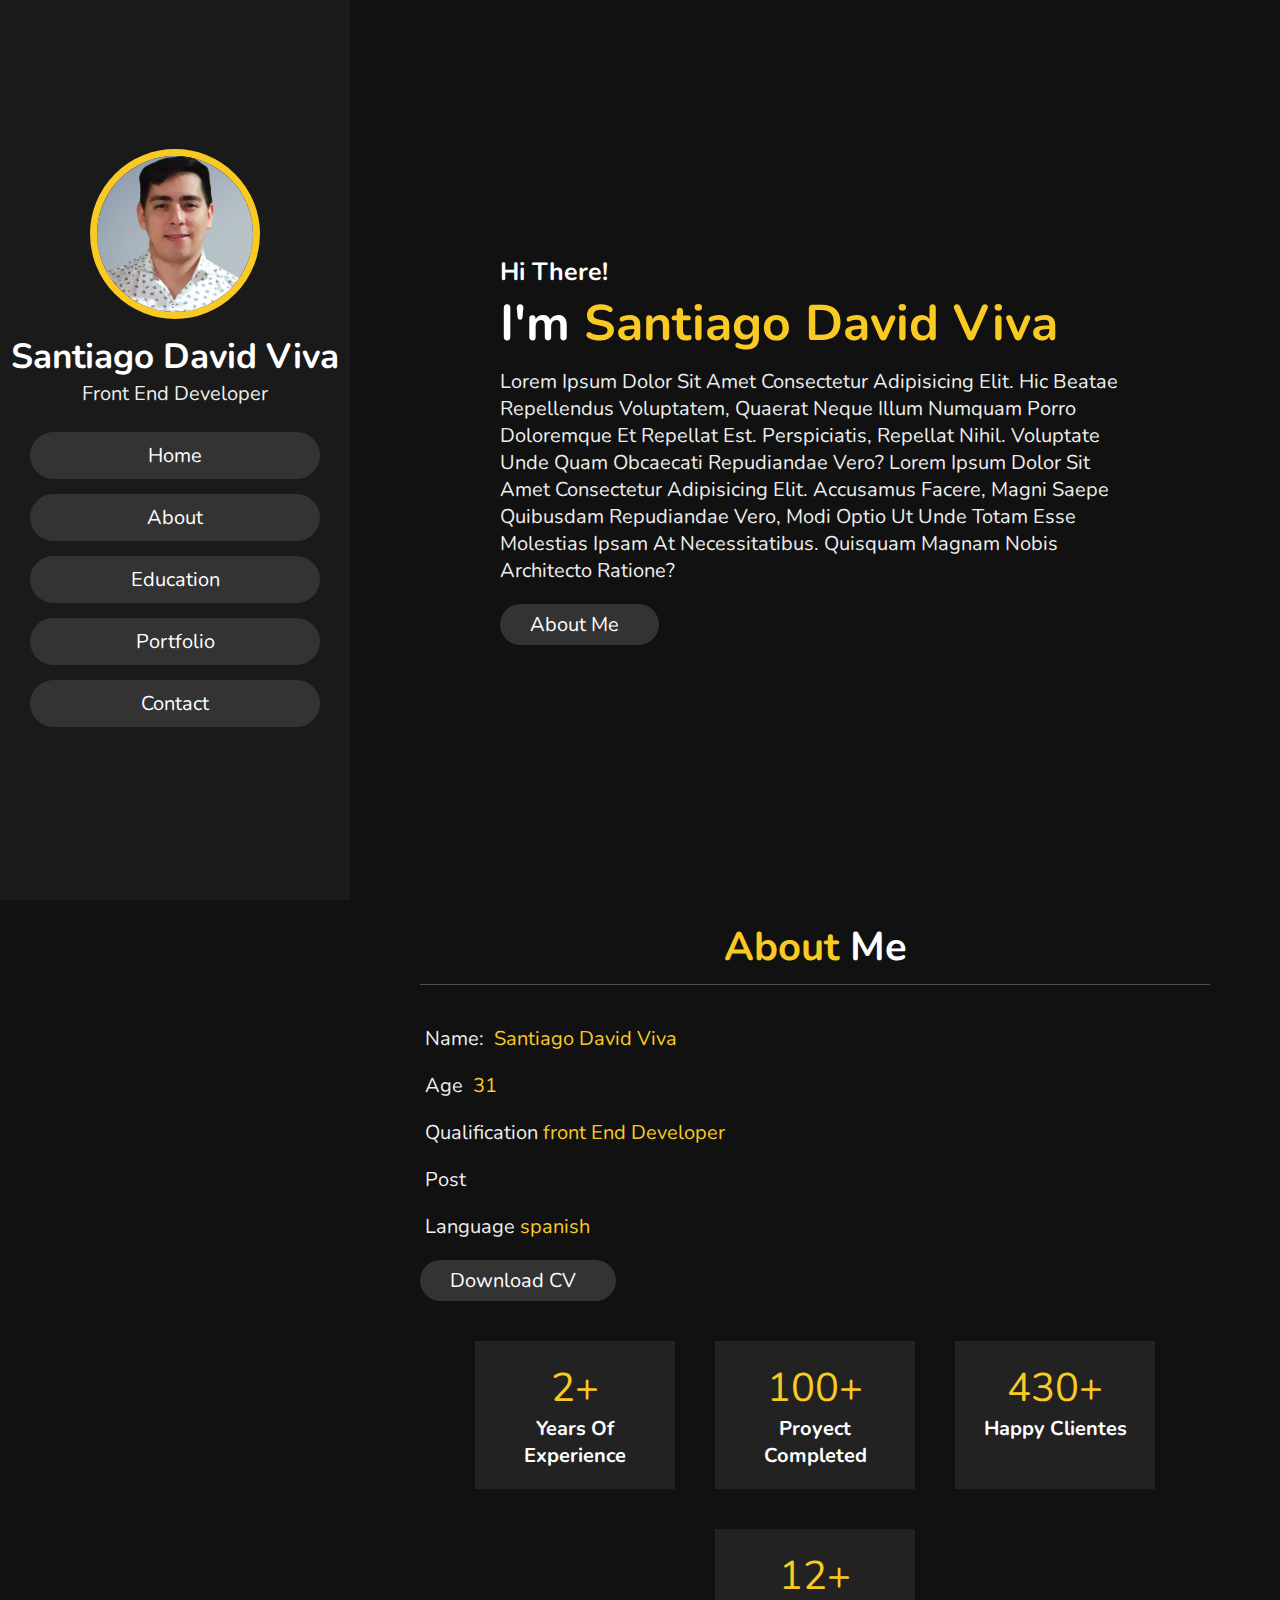
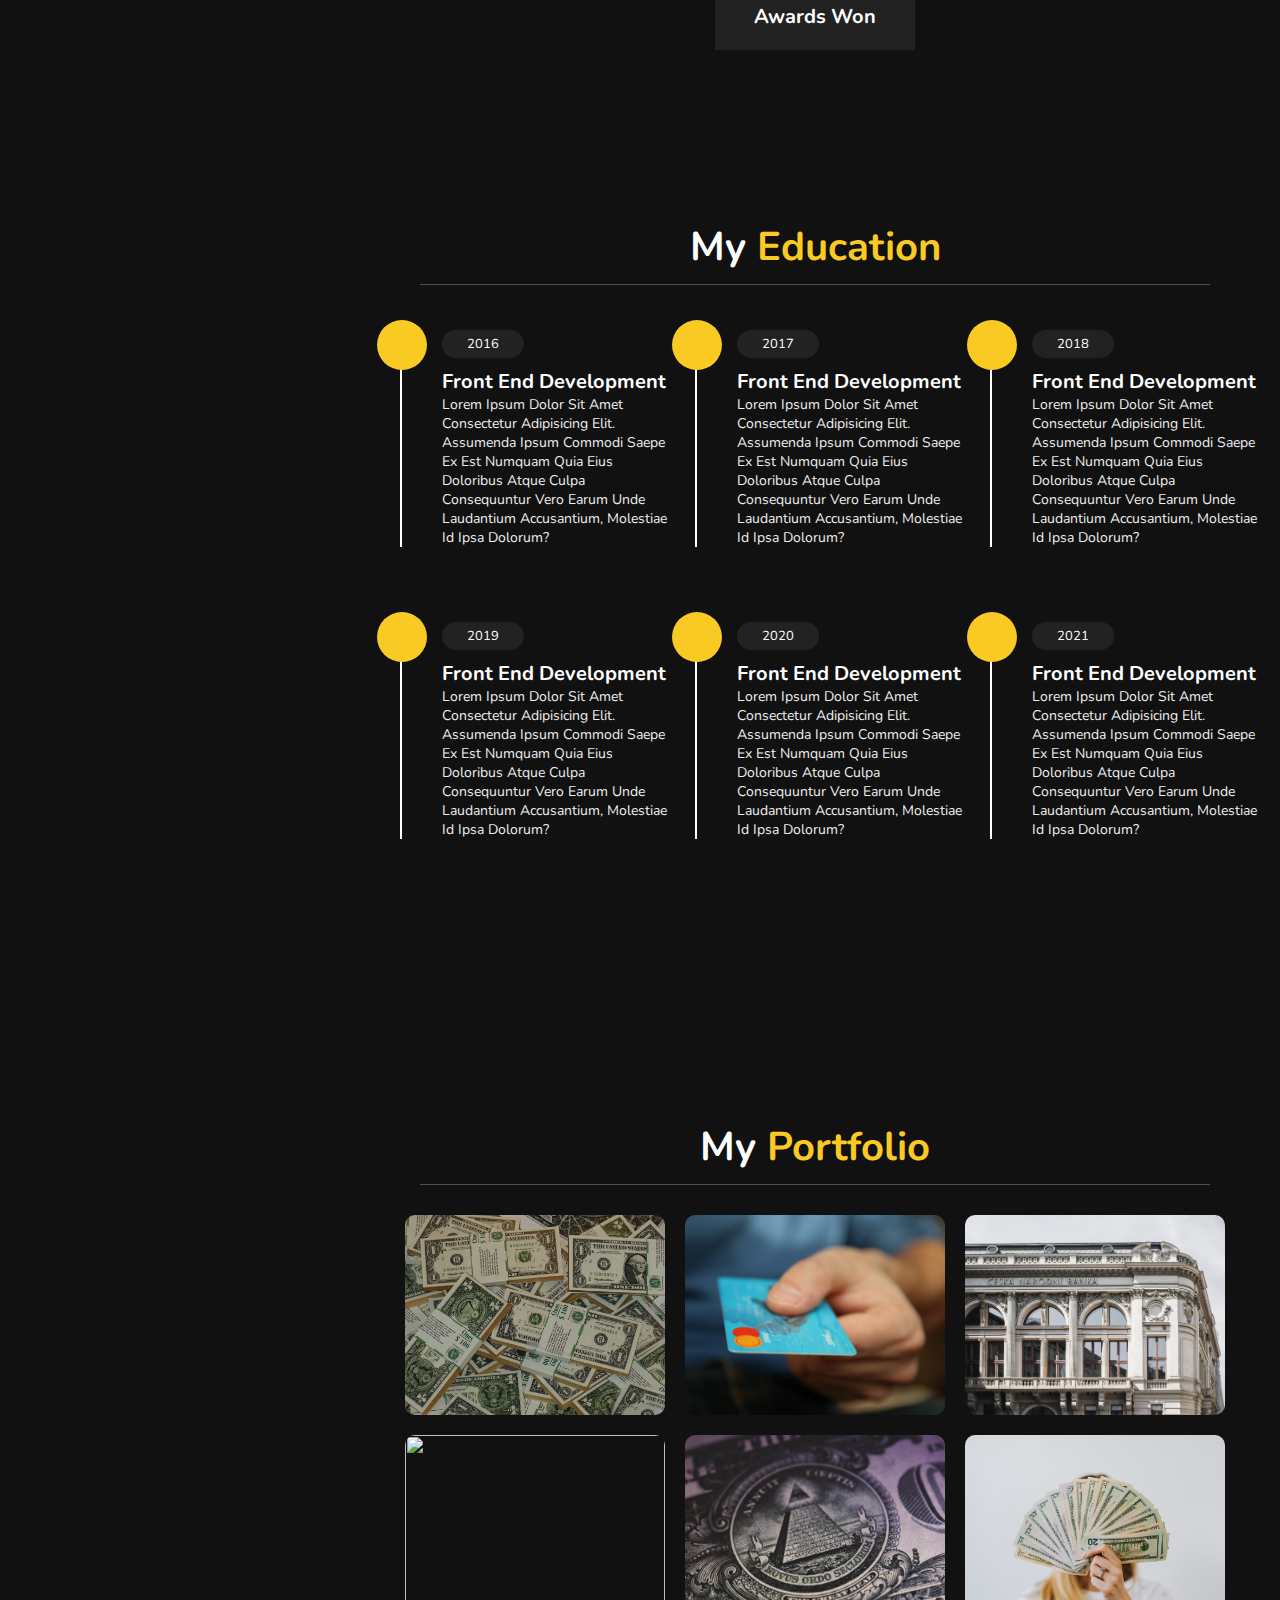
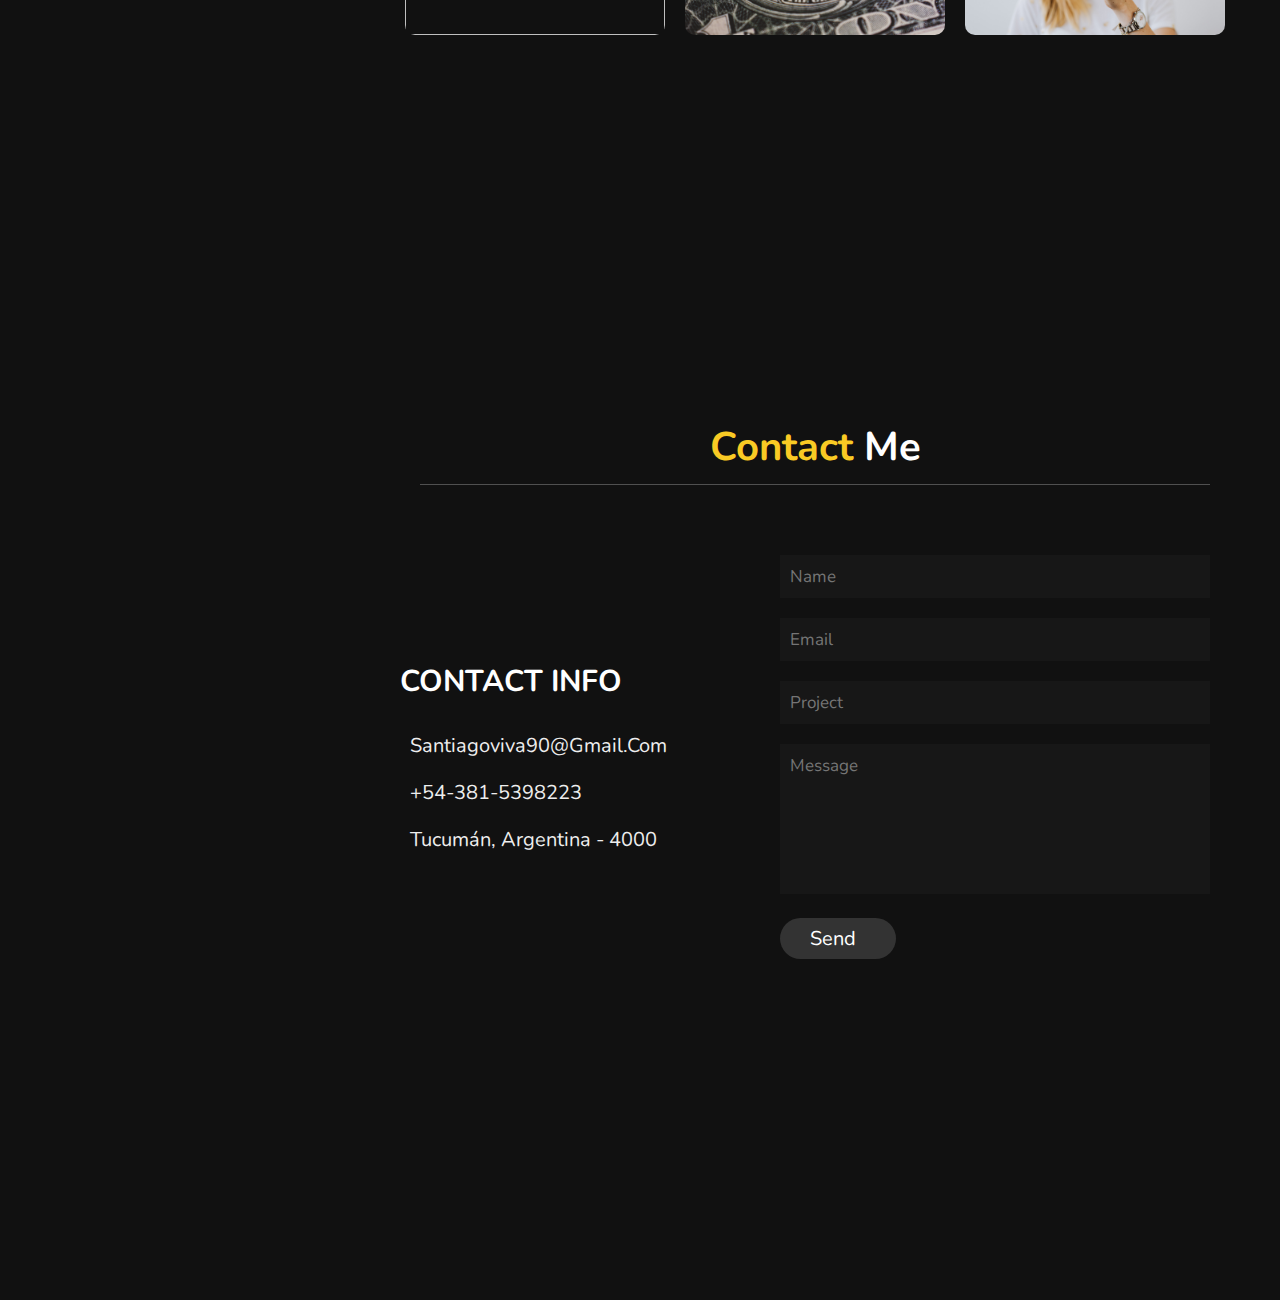
==== index.html @ d510200d "portfolio in progress" ====
<!DOCTYPE html>
<html lang="es">
<head>
    <meta charset="UTF-8">
    <meta http-equiv="X-UA-Compatible" content="IE=edge">
    <meta name="viewport" content="width=device-width, initial-scale=1.0">
    <title>Portfolio personal</title>
    <link rel="stylesheet" href="style.css">
    <link rel="stylesheet" href="https://cdnjs.cloudflare.com/ajax/libs/font-awesome/6.0.0-beta2/css/all.min.css" integrity="sha512-YWzhKL2whUzgiheMoBFwW8CKV4qpHQAEuvilg9FAn5VJUDwKZZxkJNuGM4XkWuk94WCrrwslk8yWNGmY1EduTA==" crossorigin="anonymous" referrerpolicy="no-referrer" />
</head>
<body>
    
    <header>
        <div class="user">
            <img src="img/pic.jpg" alt="">
            <h3 class="name">Santiago David Viva</h3>
            <p class="post">Front end developer</p>
        </div>

        <nav class="navbar">
            <ul>
                <li><a href="#">Home</a></li>
                <li><a href="#about">About</a></li>
                <li><a href="#">Education</a></li>
                <li><a href="#">Portfolio</a></li>
                <li><a href="#">Contact</a></li>
            </ul>
        </nav>
    </header>

   <div id="menu" class="fas fa-bars">

   </div>

   <section class="home" id="home">

    <h3>Hi there!</h3>
    <h1>I'm <span>Santiago David Viva</span></h1>
    <p>Lorem ipsum dolor sit amet consectetur adipisicing elit. Hic beatae repellendus voluptatem, quaerat neque illum numquam porro doloremque et repellat est. Perspiciatis, repellat nihil. Voluptate unde quam obcaecati repudiandae vero?
        Lorem ipsum dolor sit amet consectetur adipisicing elit. Accusamus facere, magni saepe quibusdam repudiandae vero, modi optio ut unde totam esse molestias ipsam at necessitatibus. Quisquam magnam nobis architecto ratione?
    </p>
    <a href="#about"><button class="btn">about me <i class="fas fa-user"></i></button></a>
   </section>

   <section class="about" id="about">

    <h1 class="heading"><span> about </span>me</h1>

    <div class="row">

        <div class="info">
            <h3><span>name: </span> Santiago David Viva</h3>
            <h3><span>age</span> 31</h3>
            <h3><span>qualification</span>front end developer</h3>
            <h3><span>post</span></h3>
            <h3><span>language</span>spanish</h3>
            <a href="#"><button class="btn">download CV <i class="fas fa-download"></i></button></a>
        </div>

        <div class="counter">

            <div class="box">
                <span>2+</span>
                <h3>years of experience</h3>
            </div>
            
            <div class="box">
                <span>100+</span>
                <h3>proyect completed</h3>
            </div>

            <div class="box">
                <span>430+</span>
                <h3>happy clientes</h3>
            </div>

            <div class="box">
                <span>12+</span>
                <h3>awards won</h3>
            </div>
        </div>
    </div>

   </section>

   <section class="education" id="education">

    <h1 class="heading"> my <span>education</span></h1>

    <div class="box-container">
        <div class="box">
            <i class="fas fa-graduation-cap"></i>
            <span>2016</span>
            <h3>front end development</h3>
            <p>Lorem ipsum dolor sit amet consectetur adipisicing elit. Assumenda ipsum commodi saepe ex est numquam quia eius doloribus atque culpa consequuntur vero earum unde laudantium accusantium, molestiae id ipsa dolorum?</p>
        </div>

        <div class="box">
            <i class="fas fa-graduation-cap"></i>
            <span>2017</span>
            <h3>front end development</h3>
            <p>Lorem ipsum dolor sit amet consectetur adipisicing elit. Assumenda ipsum commodi saepe ex est numquam quia eius doloribus atque culpa consequuntur vero earum unde laudantium accusantium, molestiae id ipsa dolorum?</p>
        </div>

        <div class="box">
            <i class="fas fa-graduation-cap"></i>
            <span>2018</span>
            <h3>front end development</h3>
            <p>Lorem ipsum dolor sit amet consectetur adipisicing elit. Assumenda ipsum commodi saepe ex est numquam quia eius doloribus atque culpa consequuntur vero earum unde laudantium accusantium, molestiae id ipsa dolorum?</p>
        </div>

        <div class="box">
            <i class="fas fa-graduation-cap"></i>
            <span>2019</span>
            <h3>front end development</h3>
            <p>Lorem ipsum dolor sit amet consectetur adipisicing elit. Assumenda ipsum commodi saepe ex est numquam quia eius doloribus atque culpa consequuntur vero earum unde laudantium accusantium, molestiae id ipsa dolorum?</p>
        </div>

        <div class="box">
            <i class="fas fa-graduation-cap"></i>
            <span>2020</span>
            <h3>front end development</h3>
            <p>Lorem ipsum dolor sit amet consectetur adipisicing elit. Assumenda ipsum commodi saepe ex est numquam quia eius doloribus atque culpa consequuntur vero earum unde laudantium accusantium, molestiae id ipsa dolorum?</p>
        </div>

        <div class="box">
            <i class="fas fa-graduation-cap"></i>
            <span>2021</span>
            <h3>front end development</h3>
            <p>Lorem ipsum dolor sit amet consectetur adipisicing elit. Assumenda ipsum commodi saepe ex est numquam quia eius doloribus atque culpa consequuntur vero earum unde laudantium accusantium, molestiae id ipsa dolorum?</p>
        </div>

    </div>

   </section>

   <section class="portfolio" id="portfolio">

    <h1 class="heading"> my <span>portfolio</span></h1>

    <div class="box-container">

        <div class="box">
            <img src="img/img1.jpg" alt="">
        </div>

        <div class="box">
            <img src="img/img2.jpg" alt="">
        </div>

        <div class="box">
            <img src="img/img3.jpg" alt="">
        </div>

        <div class="box">
            <img src="img/img4.jpg" alt="">
        </div>

        <div class="box">
            <img src="img/img5.jpg" alt="">
        </div>

        <div class="box">
            <img src="img/img6.jpg" alt="">
        </div>

    </div>

   </section>

   <section class="contact" id="contact">

    <h1 class="heading"><span>contact</span> me </h1>

        <div class="row">

            <div class="content">

                <h3 class="title">contact info</h3>

                <div class="info">
                    <h3> <i class="fas fa-envelope"></i>santiagoviva90@gmail.com</h3>
                    <h3> <i class="fas fa-phone"></i>+54-381-5398223</h3>
                    <h3> <i class="fas fa-map-marker-alt"></i>tucumán, argentina - 4000</h3>
                </div>
            </div>

            <form action="">

                <input type="text" placeholder="name" class="box">
                <input type="email" placeholder="email" class="box">
                <input type="text" placeholder="project" class="box">
                <textarea name="" id="" cols="30" rows="10" class="box message" placeholder="message"></textarea>
                <button type="submit" class="btn">send <i class="fas fa-paper-plane"></i></button>
            </form>
        </div>

   </section>


    <script src="https://cdnjs.cloudflare.com/ajax/libs/jquery/3.6.0/jquery.min.js" integrity="sha512-894YE6QWD5I59HgZOGReFYm4dnWc1Qt5NtvYSaNcOP+u1T9qYdvdihz0PPSiiqn/+/3e7Jo4EaG7TubfWGUrMQ==" crossorigin="anonymous" referrerpolicy="no-referrer"></script>

    <script src="script.js"></script>
</body>
</html>
---- style.css ----
@import url('https://fonts.googleapis.com/css2?family=Nunito:wght@400;600&display=swap');

:root{
    --yellow:#f9ca24;
}

*{
    margin: 0;
    padding: 0;
    box-sizing: border-box;
    font-family: 'Nunito', sans-serif;
    text-decoration: none;
    outline: none;
    border: none;
    text-transform: capitalize;
    transition: all .2s linear;
}

*::selection{
    background: var(--yellow);
    color: #333;
}

html{
    font-size: 62.5%;
    overflow-x: hidden;
}

html::-webkit-scrollbar-thumb{
    background: var(--yellow);
}

body{
    background: #111;
    overflow: hidden;
    padding-left:35rem;
}

section{
    min-height: 100vh;
    padding: 1rem;
}

.btn{
    padding: .7rem 3rem;
    background: #333;
    color: #fff;
    cursor: pointer;
    margin-top: 1rem;
    font-size: 2rem;
    border-radius: 5rem;
}

.btn i{
    padding: 0 .5rem;
    font-size: 1.8rem;
}

.btn:hover{
    background: var(--yellow);
}

.heading{
    text-align: center;
    margin: 0 6rem;
    font-size: 4rem;
    padding: 1rem;
    border-bottom: .1rem solid #fff4;
    color: #fff;
}

.heading span{
    color: var(--yellow);
}

header{
    position: fixed;
    top: 0; left: 0;
    z-index: 1000;
    height: 100%;
    width: 35rem;
    background: #1a1a1a;
    display: flex;
    align-items: center;
    justify-content: center;
    flex-flow: column;
    text-align: center;
}

header .user img{
    height: 17rem;
    width: 17rem;
    border-radius: 50%;
    object-fit: cover;
    margin-bottom: 1rem;
    border: .7rem solid var(--yellow);
}

header .user .name{
    font-size: 3.5rem;
    color: #fff;
}

header .user .post{
    font-size: 2rem;
    color: #eee;
}

header .navbar{
    width: 100%;
}


header .navbar ul{
    list-style: none;
    padding: 1rem 3rem;  
}

header .navbar ul li a{
    display: block;
    padding: 1rem;
    margin: 1.5rem 0;
    background: #333;
    color: #fff;
    font-size: 2rem;
    border-radius: 5rem;
}

header .navbar ul li a:hover{
    background: var(--yellow);
}

#menu{
    position: fixed;
    top: 2rem; right: 2rem;
    background: #333;
    color: #fff;
    cursor: pointer;
    font-size: 2.5rem;
    padding: 1rem, 1.5rem;
    z-index: 1000;
    display: none;
}

.home{
    display: flex;
    justify-content: center;
    flex-flow: column;
    padding: 0 15rem;
}

.home h3{
    font-size: 2.5rem;
    color: #fff;
}

.home h1{
    font-size: 5rem;
    color: #fff;
}

.home p{
    font-size:2rem;
    color: #eee;
    padding: 1rem 0;
}

.home span{
    color: var(--yellow);
}

.about .row{
    display: flex;
    align-items: center;
    justify-content: center;
    flex-wrap: wrap;
    padding: 1rem 0;
}

.about .row .info{
    flex: 1 1 48rem;
    padding: 2rem 1rem;
    padding-left: 6rem;
}

.about .row .info h3{
    font-size: 2rem;
    color: var(--yellow);
    padding: 1rem 0;
    font-weight: normal;
}

.about .row .info h3 span{
    color: #eee;
    padding: 0 .5rem;
}

.about .row .counter{
    flex: 1 1 48rem;
    display: flex;
    justify-content: center;
    flex-wrap: wrap;
}

.about .row .counter .box{
    width: 20rem;
    background: #222;
    text-align: center;
    padding: 2rem;
    margin: 2rem;
}

.about .row .counter .box span{
    font-size: 4rem;
    color: var(--yellow);
}

.about .row .counter .box h3{
    font-size: 2rem;
    color: #fff;
}

.education .box-container{
    display: flex;
    align-items: center;
    justify-content: space-between;
    flex-wrap: wrap;
    padding: 1rem 0;
    padding-left: 3rem;
}

.education .box-container .box{
    width: 27rem;
    margin: 4rem 1rem;
    padding-left: 4rem;
    border-left: .2rem solid #fff;
    position: relative;
}

.education .box-container .box span{
    font-size: 1.3rem;
    background: #222;
    color: #fff;
    border-radius: 5rem;
    padding: .5rem 2.5rem;
}

.education .box-container .box h3{
    font-size: 2rem;
    color: #fff;
    padding-top: 1.5rem;
}

.education .box-container .box p{
    font-size: 1.4rem;
    color: #eee;
    padding-top: 1rem 0;
}

.education .box-container .box i{
    position: absolute;
    top: -1.5rem;   left: -2.5rem;
    height: 5rem;   width: 5rem;
    border-radius: 50%;
    line-height: 5rem;
    text-align: center;
    font-size: 2rem;
    color: #fff;
    background: var(--yellow);
}

.portfolio .box-container{
    display: flex;
    align-items: center;
    justify-content: center;
    flex-wrap: wrap;
    padding: 2rem 0;
}

.portfolio .box-container .box{
    height: 20rem;  width: 26rem;
    border-radius: 1rem;
    margin: 1rem;
    overflow: hidden;
    cursor: pointer;
}

.portfolio .box-container .box img{
    height: 100%; width: 100%;
    object-fit: cover;
}

.portfolio .box-container .box:hover img{
    transform: scale(1.2);
}

.contact .row{
    display: flex;
    align-items: center;
    justify-content: center;
    flex-wrap: wrap;
}

.contact .row .content{
    flex: 1 1 30rem;
    padding: 4rem;
    padding-bottom: 0;
}

.contact .row form{
    flex: 1 1 45rem;
    padding: 4rem;
    margin: 2rem;
    margin-bottom: 0;
}

.contact .row form .box{
    padding: 1rem;
    margin: 1rem 0;
    background-color: #3333;
    color: #fff;
    text-transform: none;
    font-size: 1.7rem;
    width: 100%;
}

.contact .row form .box::placeholder{
    text-transform: capitalize;
}

.contact .row form .message{
    height: 15rem;
    resize: none;
}

.contact .row .content .title{
    text-transform: uppercase;
    color: #fff;
    font-size: 3rem;
    padding-bottom: 2rem;
}

.contact .row .content .info h3{
    display: flex;
    align-items: center;
    font-size: 2rem;
    color: #eee;
    padding: 1rem 0;
    font-weight: normal;
}

.contact .row .content .info h3 i{
    padding-right: 1rem;
    color: var(--yellow);
}




@media (max-width:1200px){
    html{
        font-size: 55%;
    }

    .home{
        padding: 1rem 4rem;
    }
}

@media (max-width:991px){
    header{
        left:-120%;
    }
    #menu{
        display: block;
    }
    header.toggle{
        left:0%;
    }

    body{
        padding: 0;
    }
}

@media (max-width:768px){
    html{
        font-size: 50%;
    }
}

@media (max-width:400px){
    header{
        width: 100vw;
    }  

    .heading{
        margin: 0 3rem;
    }

    .about .row .counter .box{
        width: 100%;
    }

    .portfolio .box-container .box{
        width: 100%;
    }

    .contact .row form{
        margin: 3rem 0;
    }
}
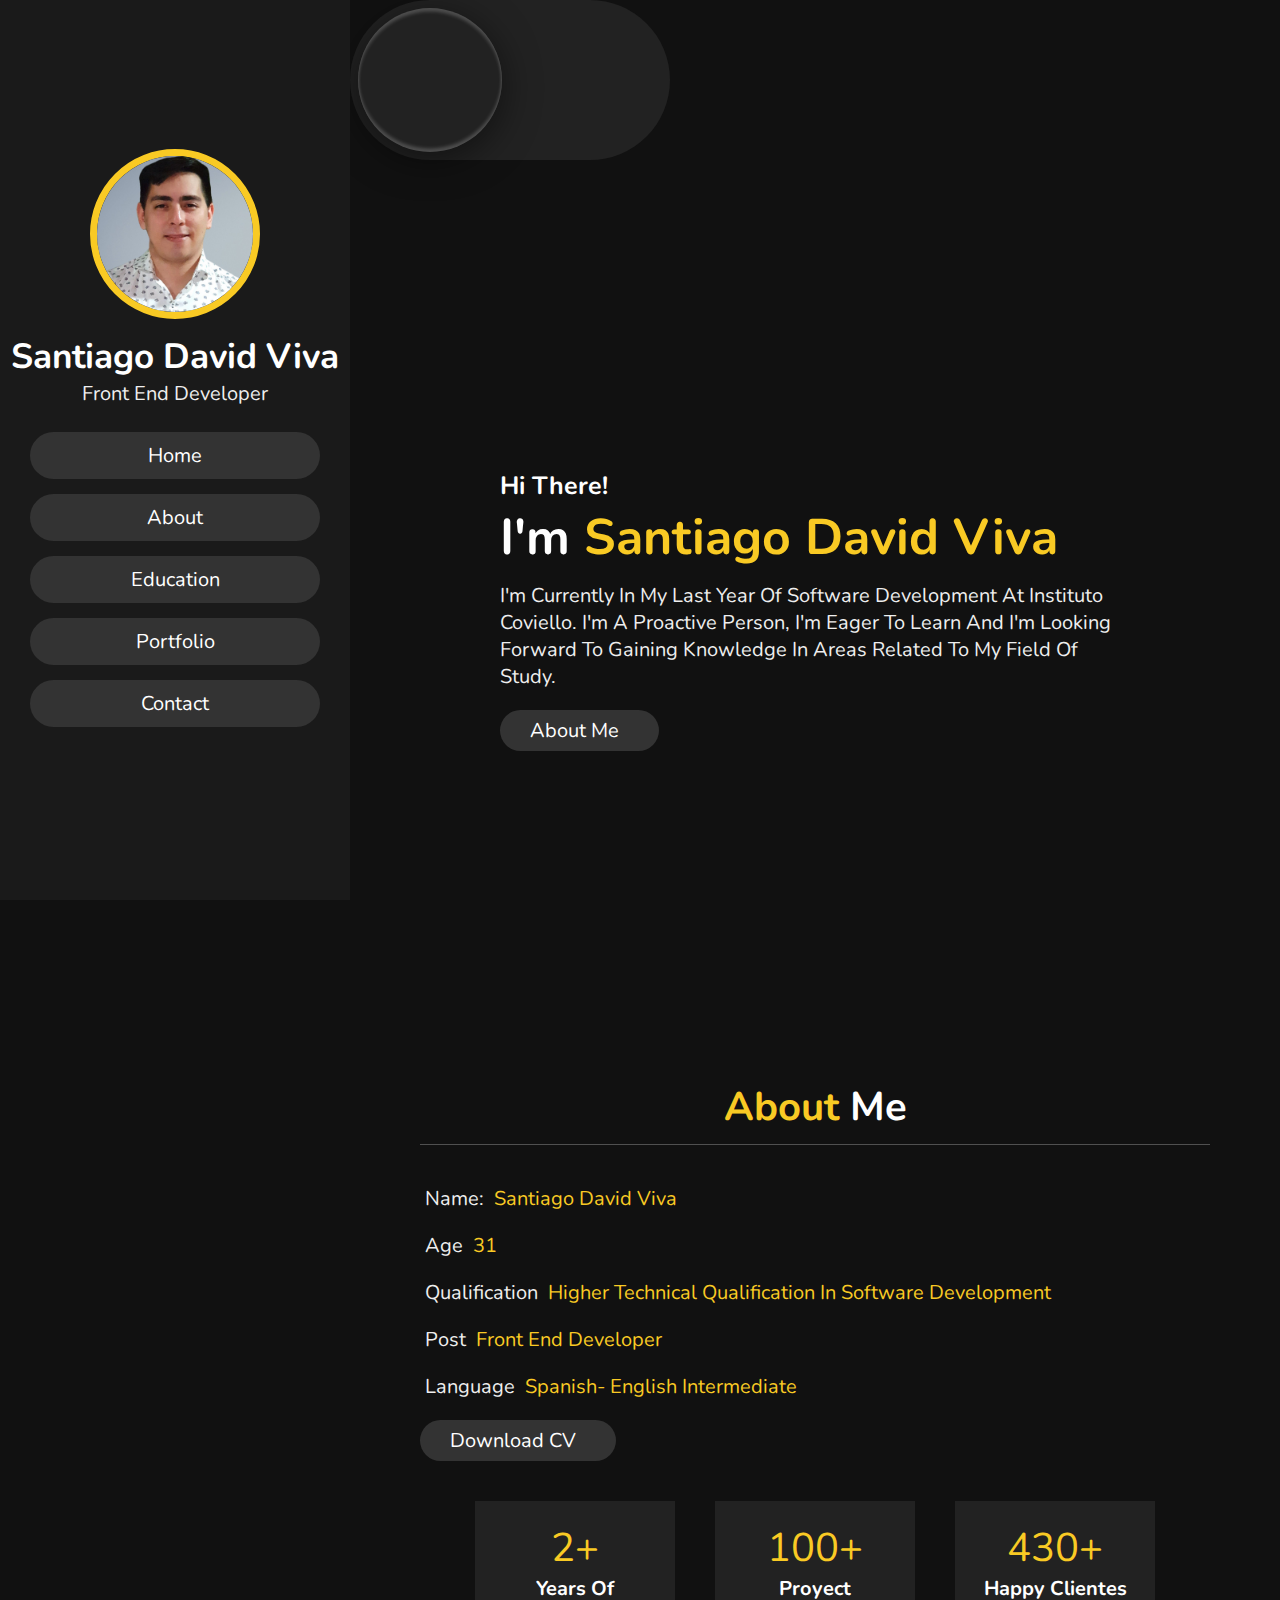
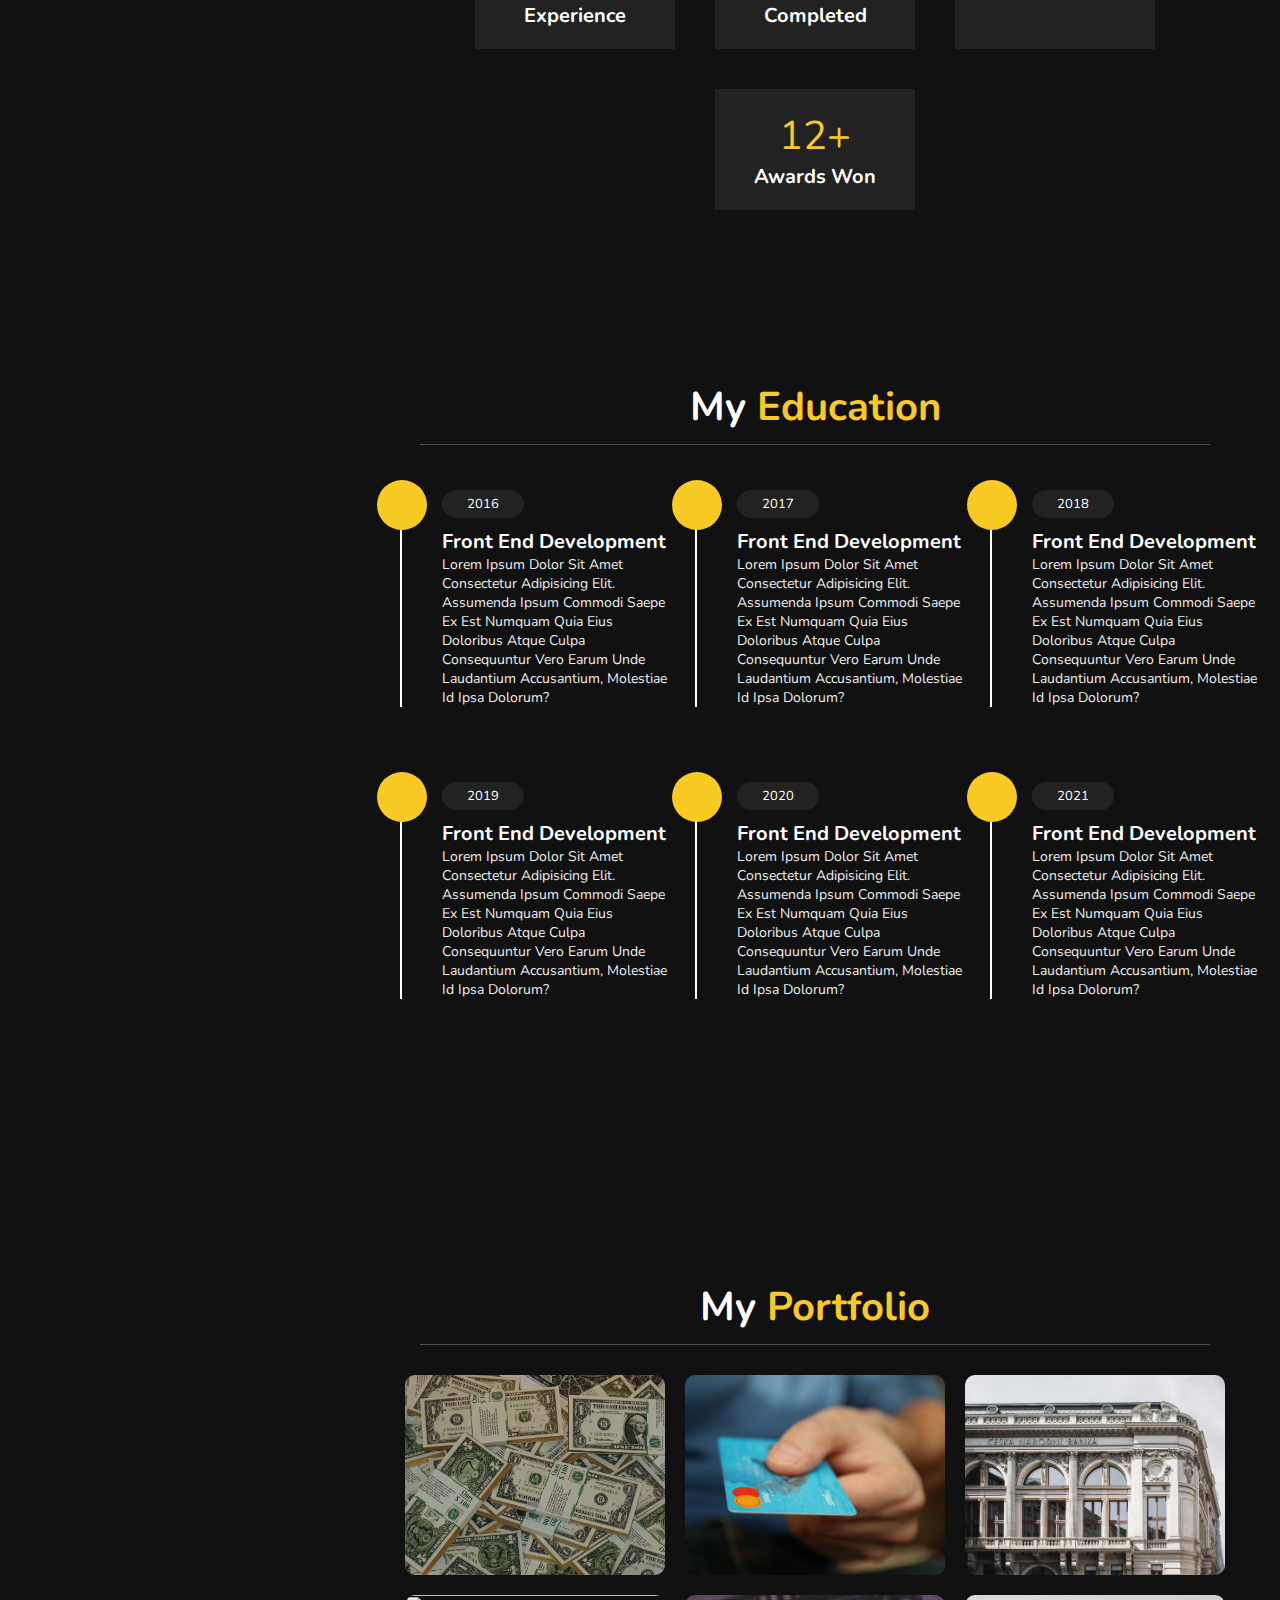
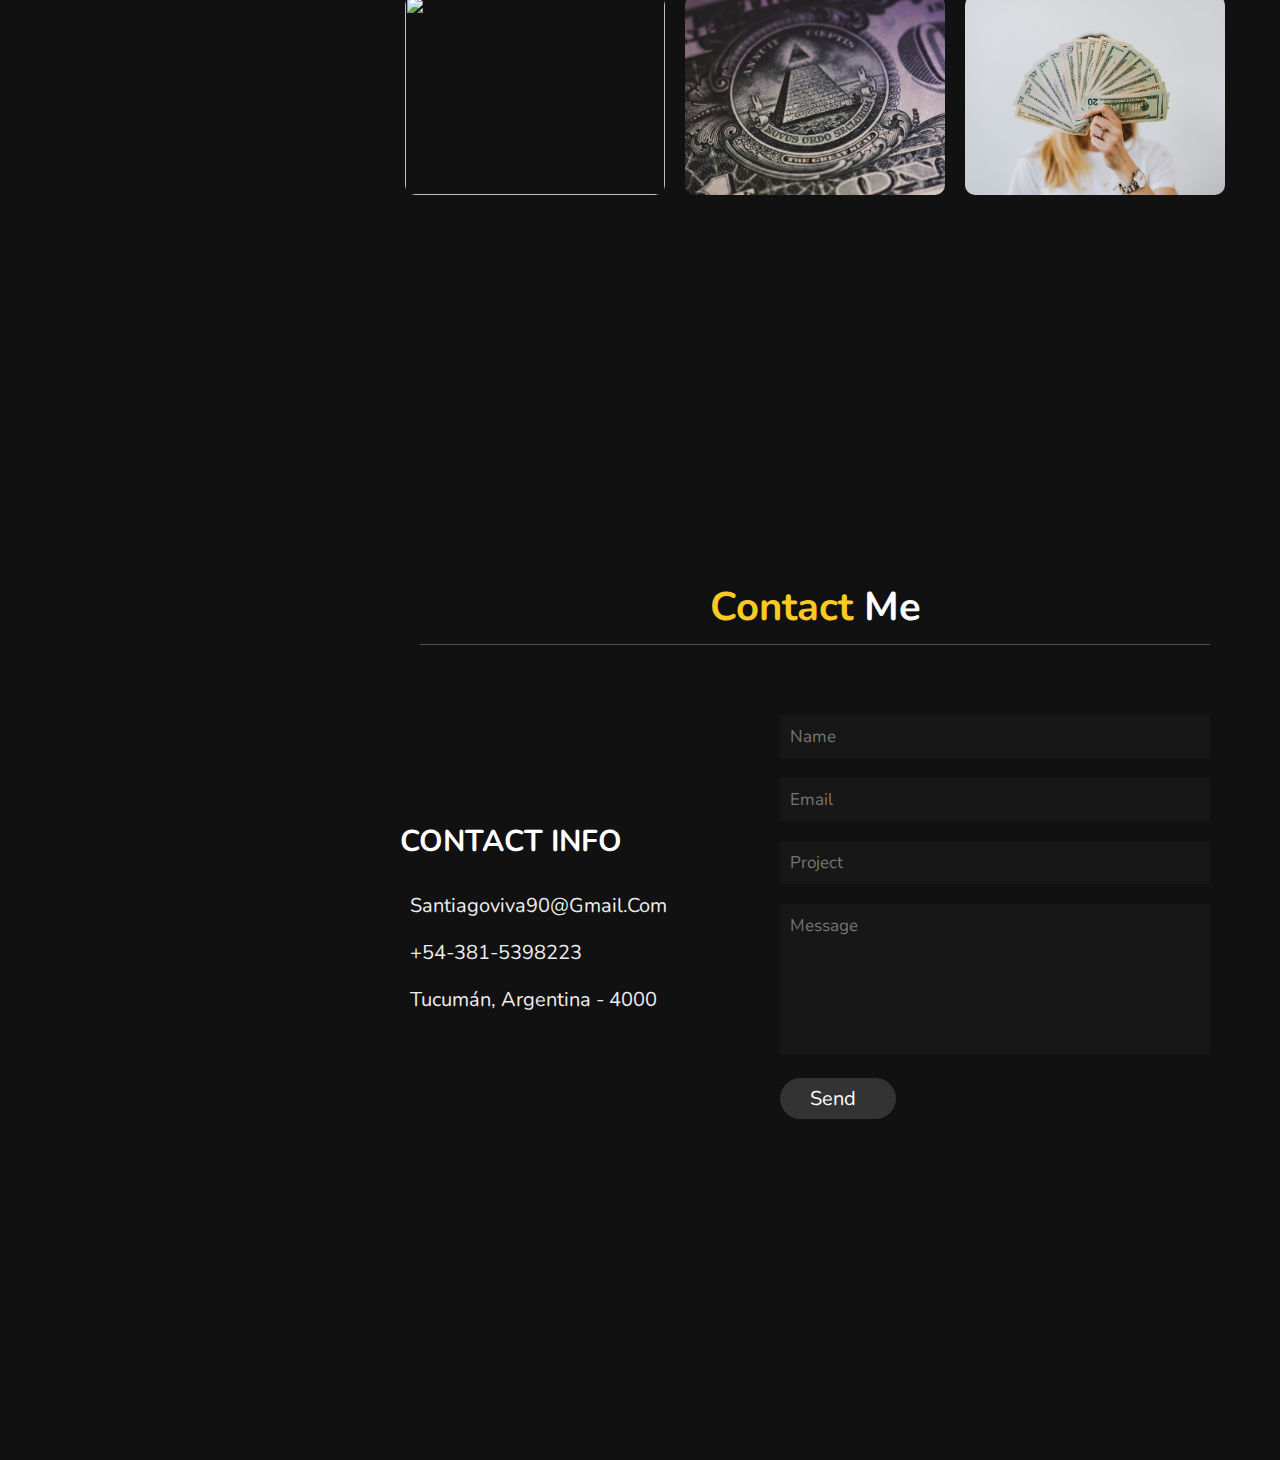
==== commit 94bb6c94: "darkmode add and some correction in cv" ====
--- a/index.html
+++ b/index.html
@@ -9,6 +9,10 @@
     <link rel="stylesheet" href="https://cdnjs.cloudflare.com/ajax/libs/font-awesome/6.0.0-beta2/css/all.min.css" integrity="sha512-YWzhKL2whUzgiheMoBFwW8CKV4qpHQAEuvilg9FAn5VJUDwKZZxkJNuGM4XkWuk94WCrrwslk8yWNGmY1EduTA==" crossorigin="anonymous" referrerpolicy="no-referrer" />
 </head>
 <body>
+
+    <div id="toggle">
+        <i class="indicator"></i>
+    </div>
     
     <header>
         <div class="user">
@@ -19,11 +23,11 @@
 
         <nav class="navbar">
             <ul>
-                <li><a href="#">Home</a></li>
+                <li><a href="#home">Home</a></li>
                 <li><a href="#about">About</a></li>
-                <li><a href="#">Education</a></li>
-                <li><a href="#">Portfolio</a></li>
-                <li><a href="#">Contact</a></li>
+                <li><a href="#education">Education</a></li>
+                <li><a href="#portfolio">Portfolio</a></li>
+                <li><a href="#contact">Contact</a></li>
             </ul>
         </nav>
     </header>
@@ -36,8 +40,9 @@
 
     <h3>Hi there!</h3>
     <h1>I'm <span>Santiago David Viva</span></h1>
-    <p>Lorem ipsum dolor sit amet consectetur adipisicing elit. Hic beatae repellendus voluptatem, quaerat neque illum numquam porro doloremque et repellat est. Perspiciatis, repellat nihil. Voluptate unde quam obcaecati repudiandae vero?
-        Lorem ipsum dolor sit amet consectetur adipisicing elit. Accusamus facere, magni saepe quibusdam repudiandae vero, modi optio ut unde totam esse molestias ipsam at necessitatibus. Quisquam magnam nobis architecto ratione?
+    <p>
+        I'm currently in my last year of Software Development at Instituto Coviello.
+i'm a proactive person, i'm eager to learn and i'm looking forward to gaining knowledge in areas related to my field of study.
     </p>
     <a href="#about"><button class="btn">about me <i class="fas fa-user"></i></button></a>
    </section>
@@ -49,12 +54,12 @@
     <div class="row">
 
         <div class="info">
-            <h3><span>name: </span> Santiago David Viva</h3>
-            <h3><span>age</span> 31</h3>
-            <h3><span>qualification</span>front end developer</h3>
-            <h3><span>post</span></h3>
-            <h3><span>language</span>spanish</h3>
-            <a href="#"><button class="btn">download CV <i class="fas fa-download"></i></button></a>
+            <h3><span>name: </span> santiago david viva </h3>
+            <h3><span>age</span> 31 </h3>
+            <h3><span>qualification</span> Higher Technical Qualification in Software Development</h3>
+            <h3><span>post</span> front end developer </h3>
+            <h3><span>language</span> spanish- english intermediate </h3>
+            <a href="#"><button class="btn"> download CV <i class="fas fa-download"></i></button></a>
         </div>
 
         <div class="counter">
@@ -197,6 +202,11 @@
 
    </section>
 
+   <!-- scroll top button-->
+
+   <a href="#home">
+       <img src="img/up-arrow.png" class="top" alt="">
+   </a>
 
     <script src="https://cdnjs.cloudflare.com/ajax/libs/jquery/3.6.0/jquery.min.js" integrity="sha512-894YE6QWD5I59HgZOGReFYm4dnWc1Qt5NtvYSaNcOP+u1T9qYdvdihz0PPSiiqn/+/3e7Jo4EaG7TubfWGUrMQ==" crossorigin="anonymous" referrerpolicy="no-referrer"></script>
 
--- a/style.css
+++ b/style.css
@@ -34,6 +34,47 @@
     background: #111;
     overflow: hidden;
     padding-left:35rem;
+    transition: .5s;
+}
+
+#toggle{
+    position: relative;
+    display: block;
+    width: 320px;
+    height: 160px;
+    border-radius: 160px;
+    background: #222;
+    transition: .5s;
+    cursor: pointer;
+    box-shadow: inset 0 8px 60px rgba(0,0,0,0,1),
+                inset 0 8px 8px rgba(0,0,0,0,1),
+                inset 0 -4px 8px rgba(0,0,0,0,1);   
+}
+
+#toggle .indicator{
+    position: absolute;
+    top: 0;
+    left: 0;
+    width: 160px;
+    height: 160px;
+    background: linear-gradient(to botton, #444, #222);
+    border-radius: 50%;
+    transform: scale(0.9);
+    box-shadow: 0 8px 40px rgba(0,0,0,0.5),
+                inset 0 4px 4px rgba(255,255,255,0.2),
+                inset 0 -4px 4px rgba(255,255,255,0.2)
+}
+
+#toggle.active .indicator{
+    left: 160px;
+}
+
+body.active{
+    background: #fff;
+}
+
+header.active{
+    background: #eee;
 }
 
 section{
@@ -354,6 +395,17 @@
     color: var(--yellow);
 }
 
+.top{
+    width: 6rem;
+    position: fixed;
+    bottom: 7.4rem; right: 2rem;
+    z-index: 100;
+    display: none;
+}
+
+
+
+
 
 
 
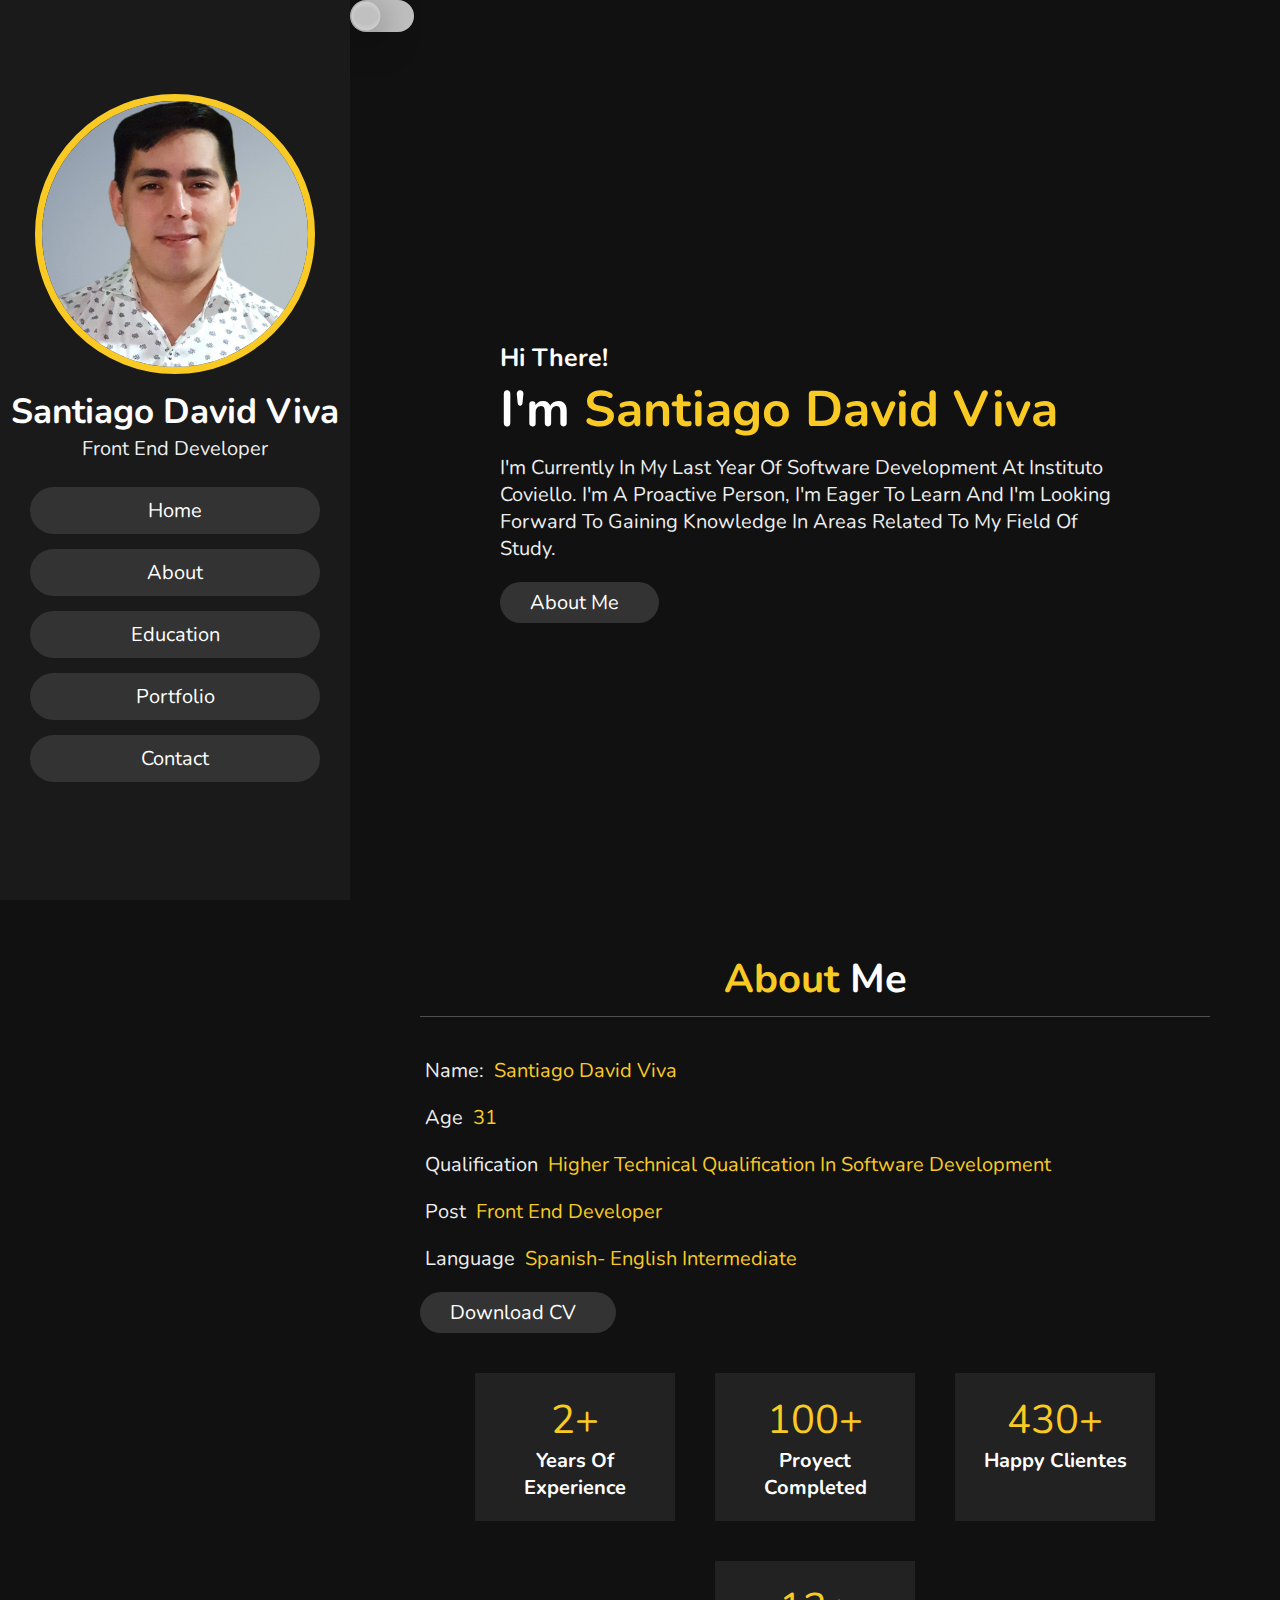
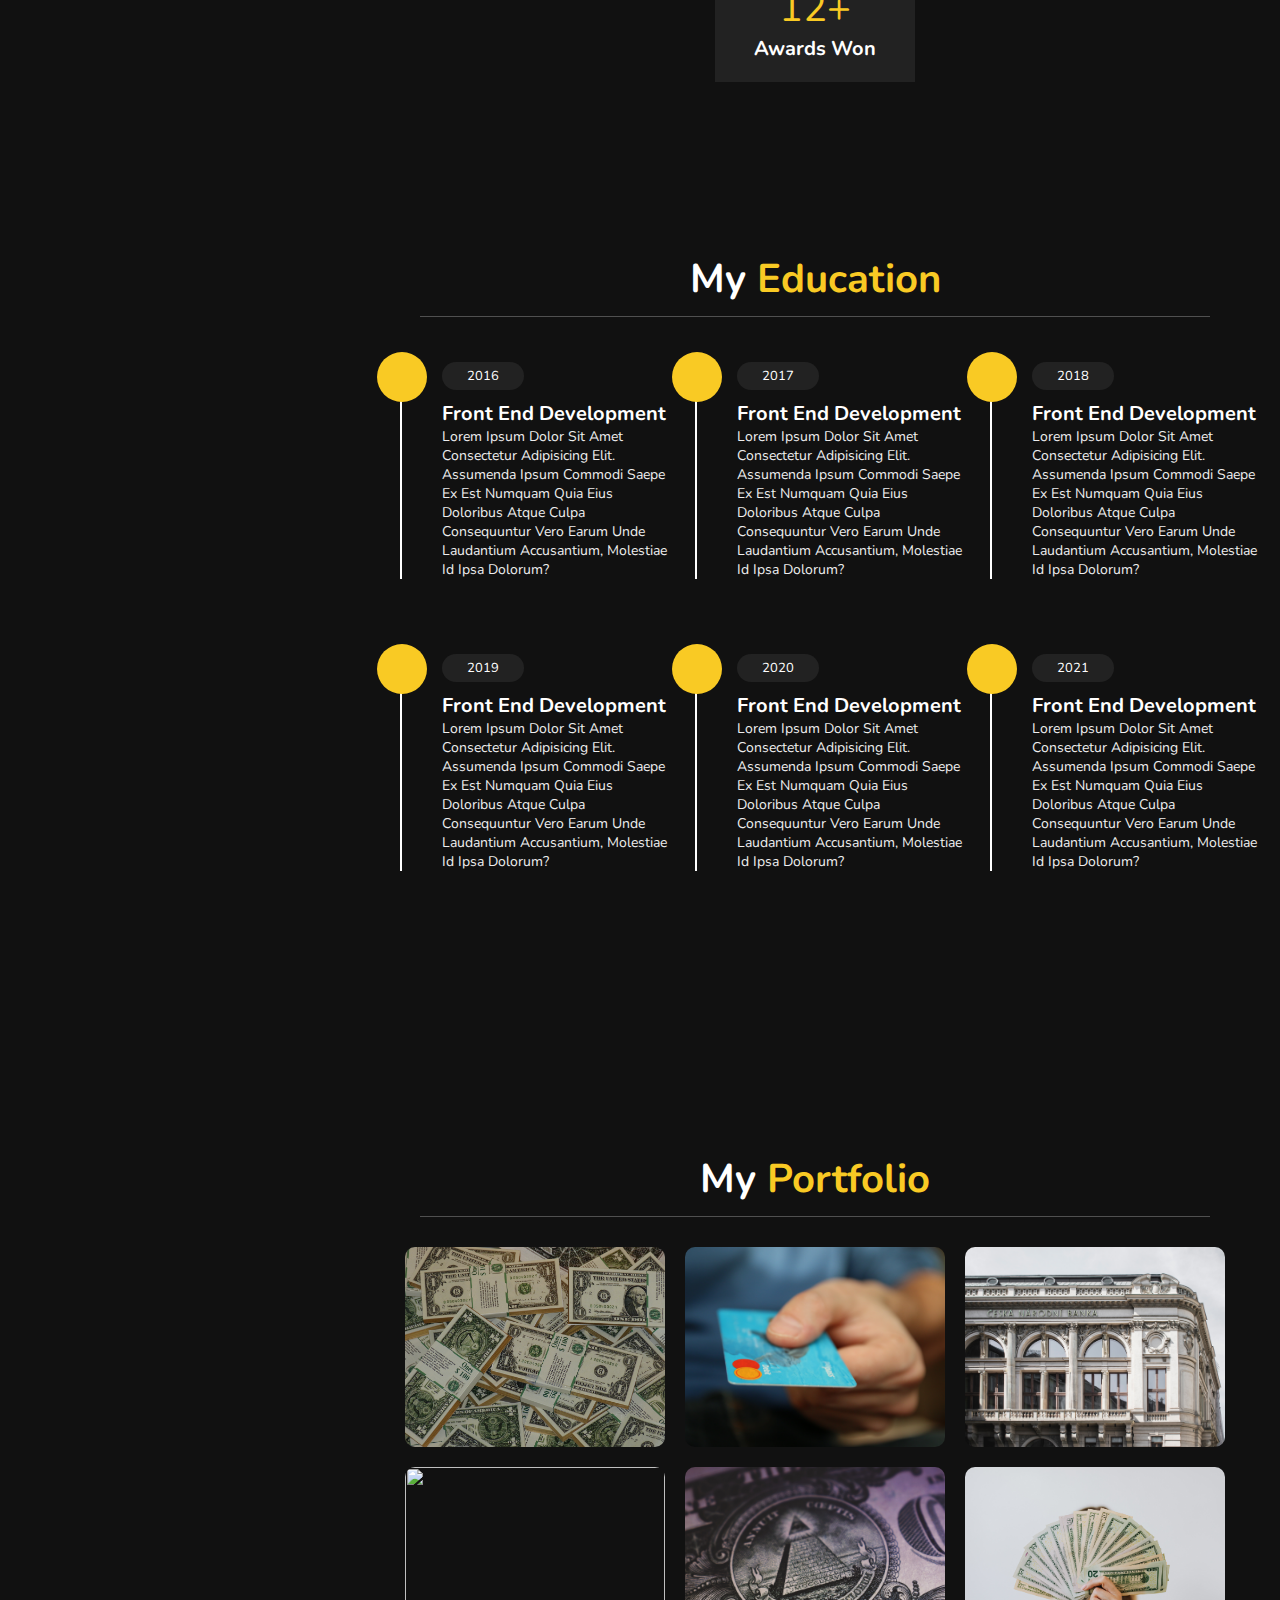
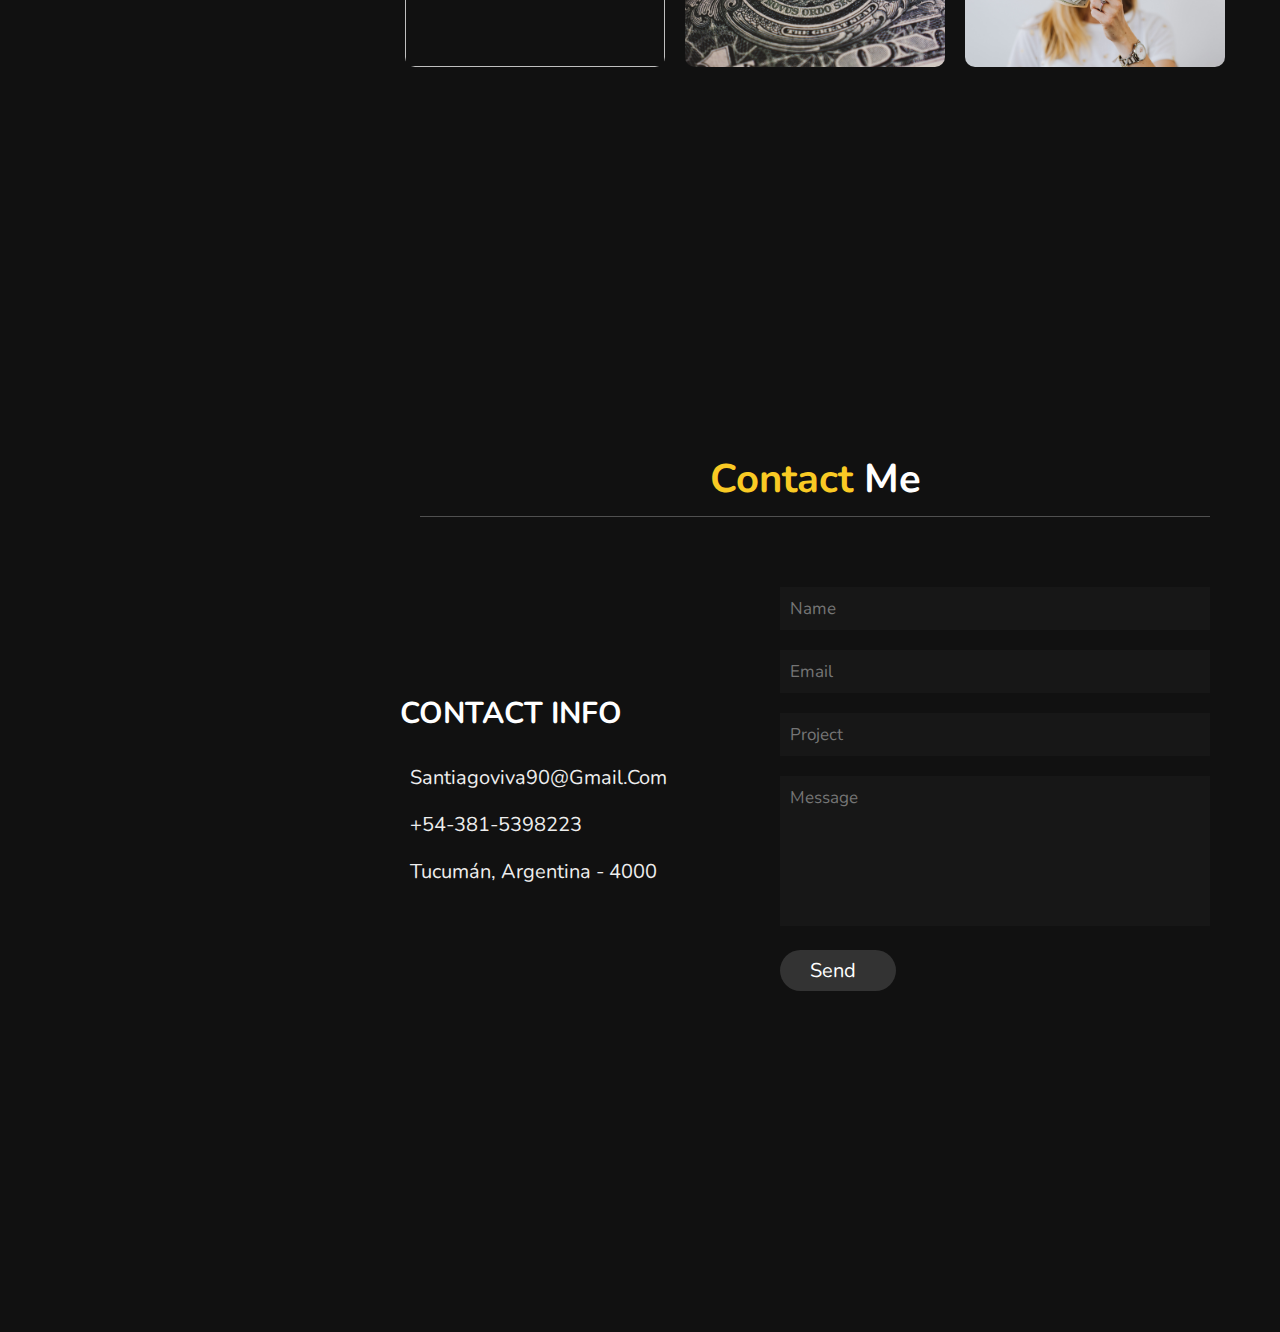
==== commit e090bce6: "added download cv file darkmode fixed" ====
--- a/index.html
+++ b/index.html
@@ -59,7 +59,7 @@
             <h3><span>qualification</span> Higher Technical Qualification in Software Development</h3>
             <h3><span>post</span> front end developer </h3>
             <h3><span>language</span> spanish- english intermediate </h3>
-            <a href="#"><button class="btn"> download CV <i class="fas fa-download"></i></button></a>
+            <a href="cv/Viva_Santiago_David_resume.pdf" target="blank"><button class="btn"> download CV <i class="fas fa-download"></i></button></a>
         </div>
 
         <div class="counter">
@@ -186,7 +186,7 @@
                 <div class="info">
                     <h3> <i class="fas fa-envelope"></i>santiagoviva90@gmail.com</h3>
                     <h3> <i class="fas fa-phone"></i>+54-381-5398223</h3>
-                    <h3> <i class="fas fa-map-marker-alt"></i>tucumán, argentina - 4000</h3>
+                    <h3> <a href="https://www.google.com.ar/maps/place/San+Miguel+de+Tucum%C3%A1n,+Tucum%C3%A1n/@-26.8326885,-65.2926334,12z/data=!3m1!4b1!4m5!3m4!1s0x94223792d6c56903:0xf88d5b92b5c56527!8m2!3d-26.8082848!4d-65.2175903" target="blank"><i class="fas fa-map-marker-alt"></i></a>tucumán, argentina - 4000</h3>
                 </div>
             </div>
 
--- a/style.css
+++ b/style.css
@@ -2,6 +2,7 @@
 
 :root{
     --yellow:#f9ca24;
+    --blue:#2565ae;
 }
 
 *{
@@ -37,13 +38,117 @@
     transition: .5s;
 }
 
+/* ===================================== */
+
+.heading.active span{
+    color: var(--blue);
+}
+
+body.active{
+    background: #eee;
+    color: #111;
+}
+
+body.active header{
+    background: var(--blue);
+}
+
+body.active .heading{
+    border-bottom: .1rem solid #111;
+}
+
+
+
+body.active .btn{
+    background: var(--blue);
+}
+
+body.active .btn:hover{
+    background: var(--yellow);
+}
+
+body.active header .navbar ul li a{
+    background: rgb(192, 192, 192);
+}
+
+body.active header .navbar ul li a:hover{
+    background: var(--yellow);
+}
+
+body.active section .row .counter .box{
+    background: #444;
+}
+
+body.active section .box-container .box i{
+    background: var(--blue);
+}
+
+body.active .box-container .box p{
+    color: #000;
+}
+
+body.active .home span{
+    color: var(--blue);
+}
+
+body.active .home h3 {
+    color: #000;
+}
+body.active .home h1 {
+    color: #000;
+}
+body.active .home p {
+    color: #000;
+}
+
+header.active .user h3{
+    color: #000;
+}
+header.active .user p{
+    color: #000;
+}
+
+body.active section h1{
+    color: #000;
+}
+
+body.active section .row .content .info h3 i{
+    color: var(--blue);
+}
+
+body.active section .row .content .info h3{
+    color: #000;
+}
+
+body.active section .row .content h3{
+    color: #000 !important;
+}
+
+body.active section .row .info h3{
+    color: #000 !important;
+}
+
+body.active section .row .info span{
+    color: var(--blue) !important;
+}
+
+body.active .btn:hover{
+    background: var(--yellow);
+}
+
+.box.active h3{
+    color: #000 !important;
+}
+
+/* ===================================== */
+
 #toggle{
     position: relative;
     display: block;
-    width: 320px;
-    height: 160px;
+    width: 64px;
+    height: 32px;
     border-radius: 160px;
-    background: #222;
+    background:rgb(192, 192, 192);;
     transition: .5s;
     cursor: pointer;
     box-shadow: inset 0 8px 60px rgba(0,0,0,0,1),
@@ -55,8 +160,8 @@
     position: absolute;
     top: 0;
     left: 0;
-    width: 160px;
-    height: 160px;
+    width: 32px;
+    height: 32px;
     background: linear-gradient(to botton, #444, #222);
     border-radius: 50%;
     transform: scale(0.9);
@@ -66,15 +171,7 @@
 }
 
 #toggle.active .indicator{
-    left: 160px;
-}
-
-body.active{
-    background: #fff;
-}
-
-header.active{
-    background: #eee;
+    left: 32px;
 }
 
 section{
@@ -113,6 +210,7 @@
 .heading span{
     color: var(--yellow);
 }
+
 
 header{
     position: fixed;
@@ -129,8 +227,8 @@
 }
 
 header .user img{
-    height: 17rem;
-    width: 17rem;
+    height: 28rem;
+    width: 28rem;
     border-radius: 50%;
     object-fit: cover;
     margin-bottom: 1rem;
@@ -390,9 +488,14 @@
     font-weight: normal;
 }
 
+
 .contact .row .content .info h3 i{
     padding-right: 1rem;
     color: var(--yellow);
+}
+
+.contact .row .content .info h3 i:hover{
+    font-size: 3rem;
 }
 
 .top{
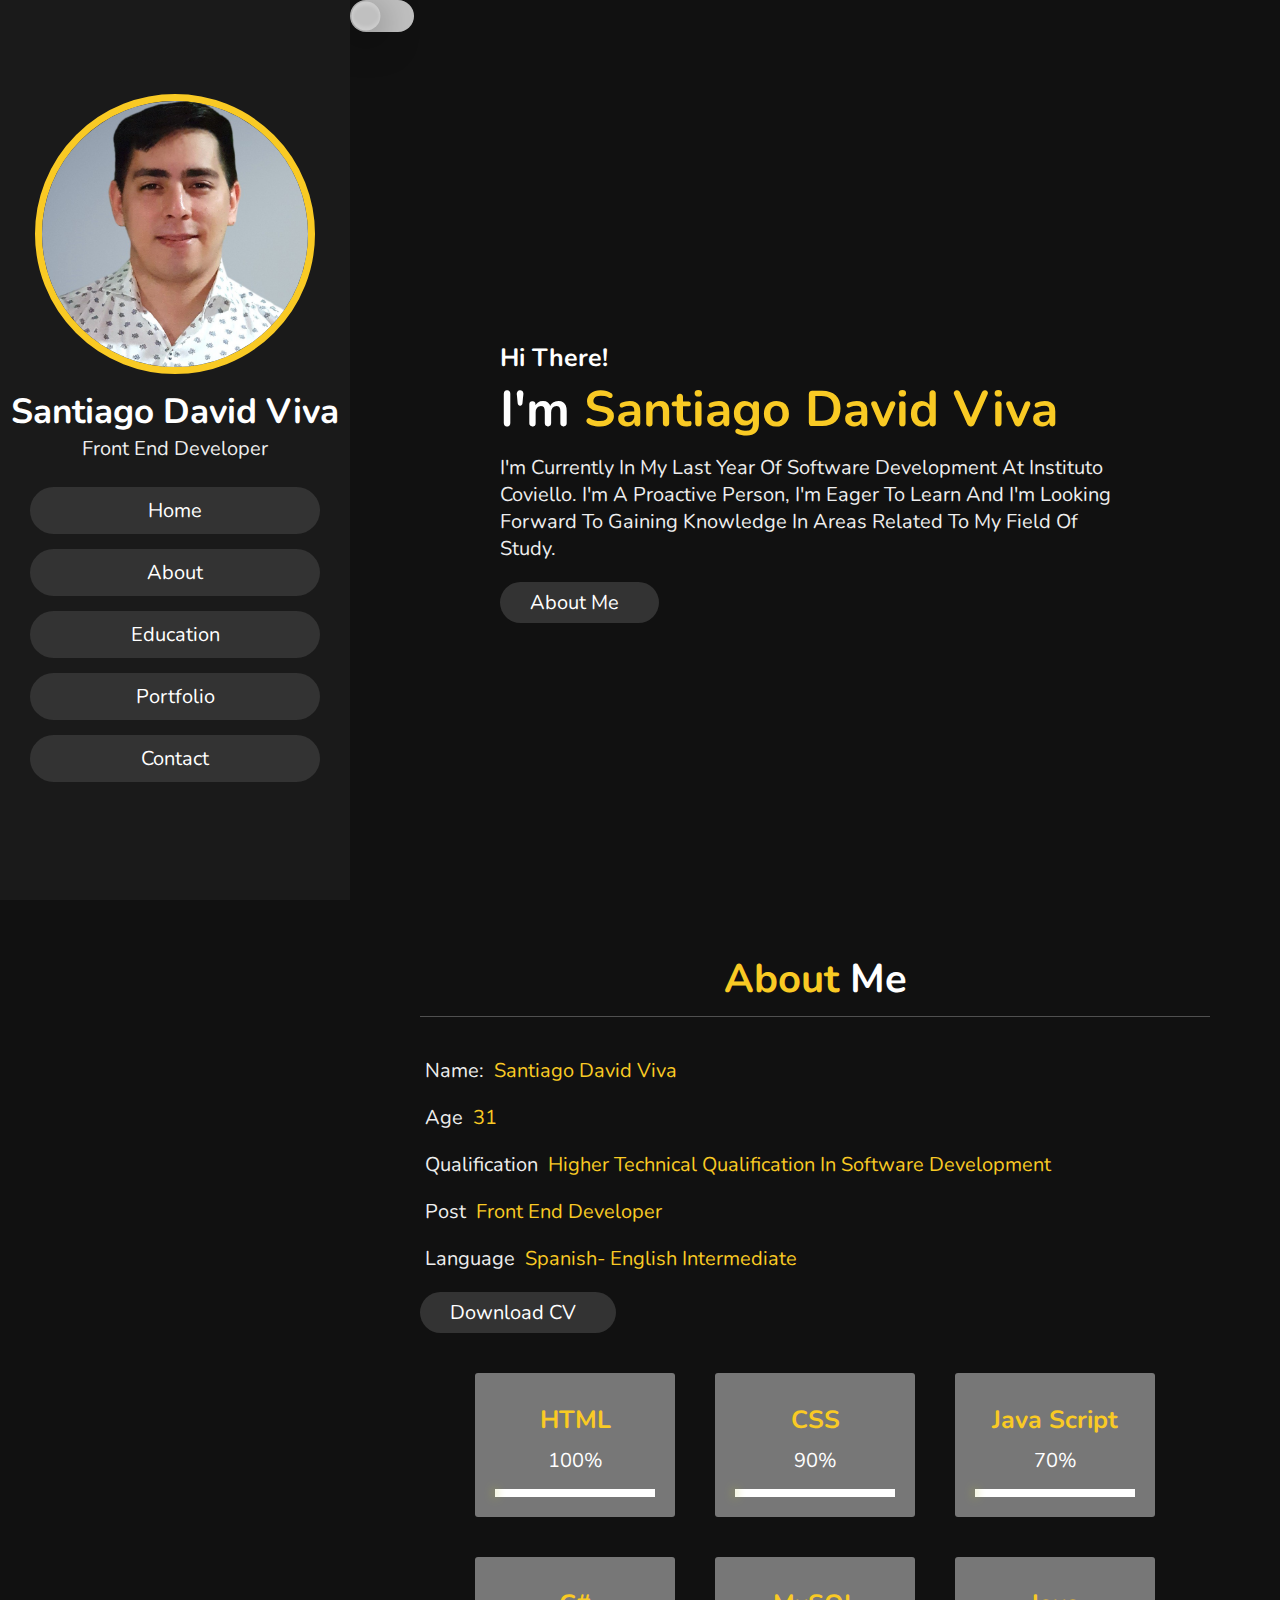
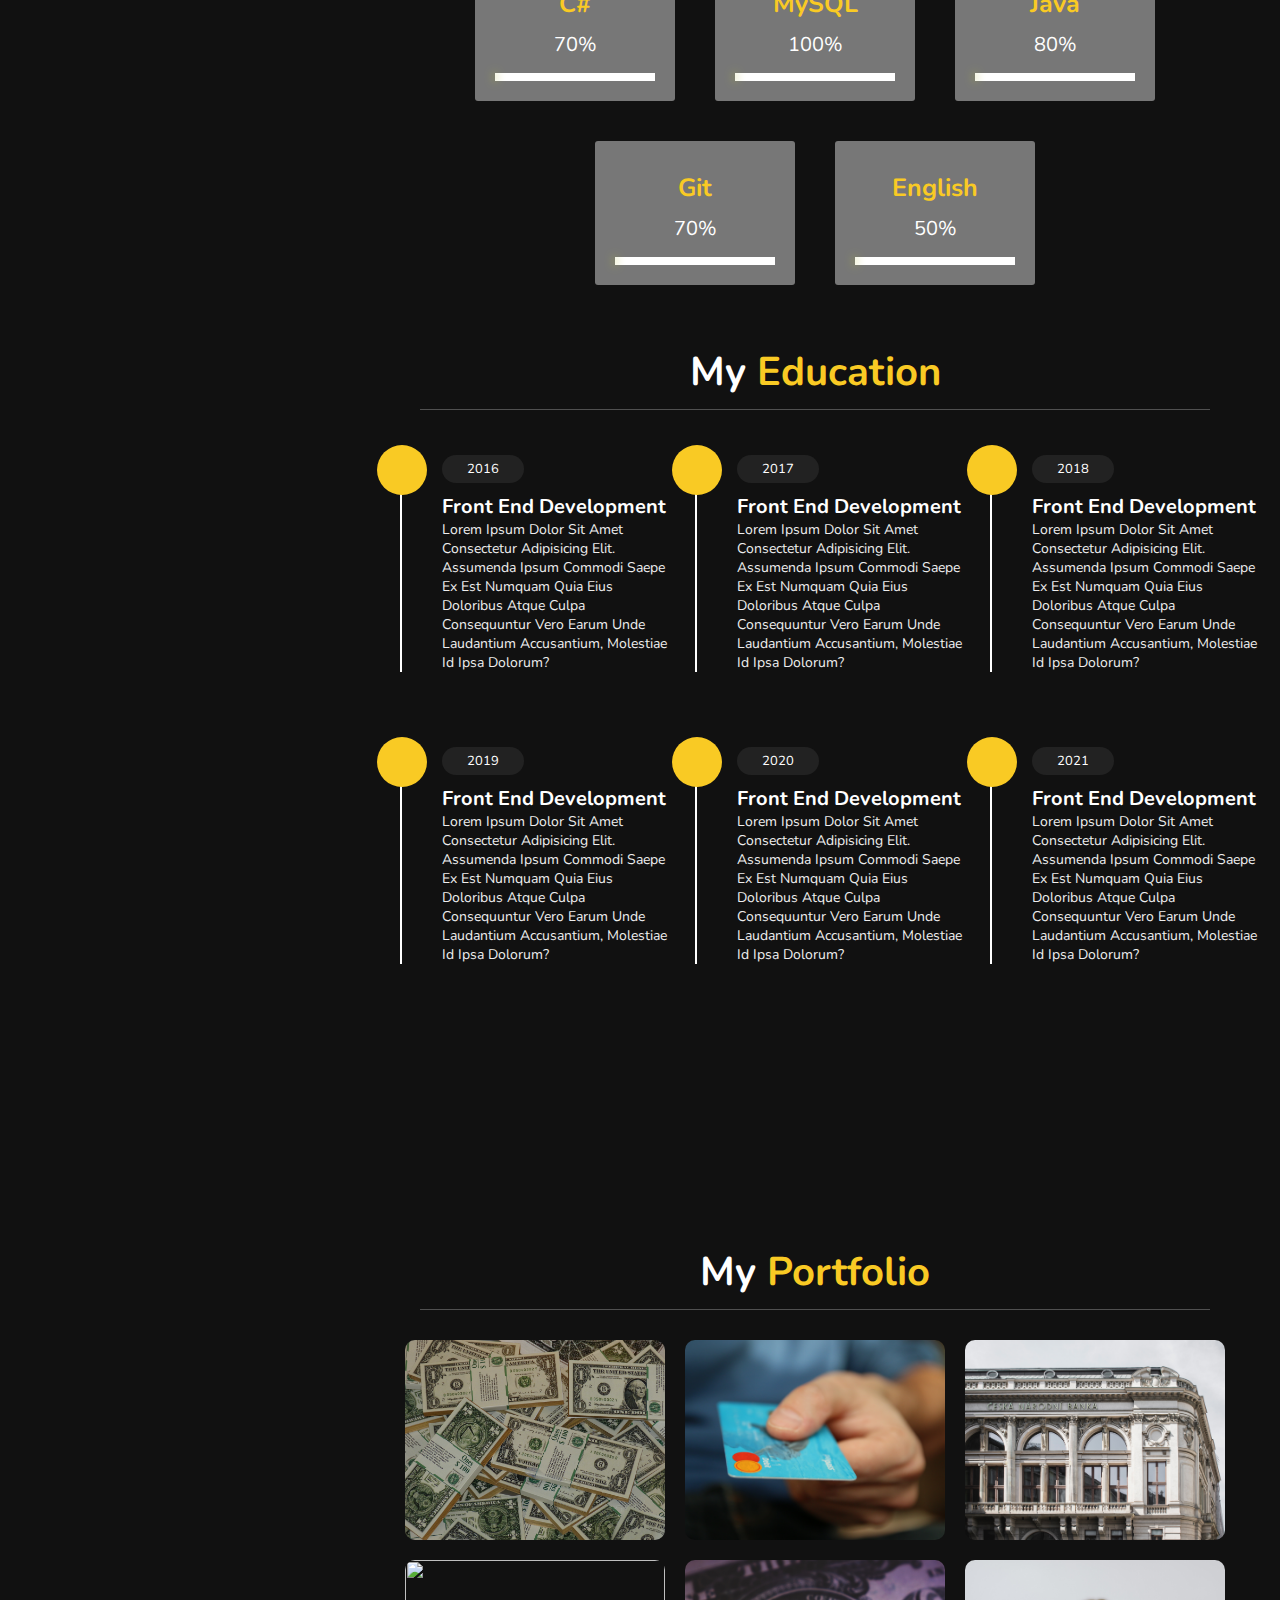
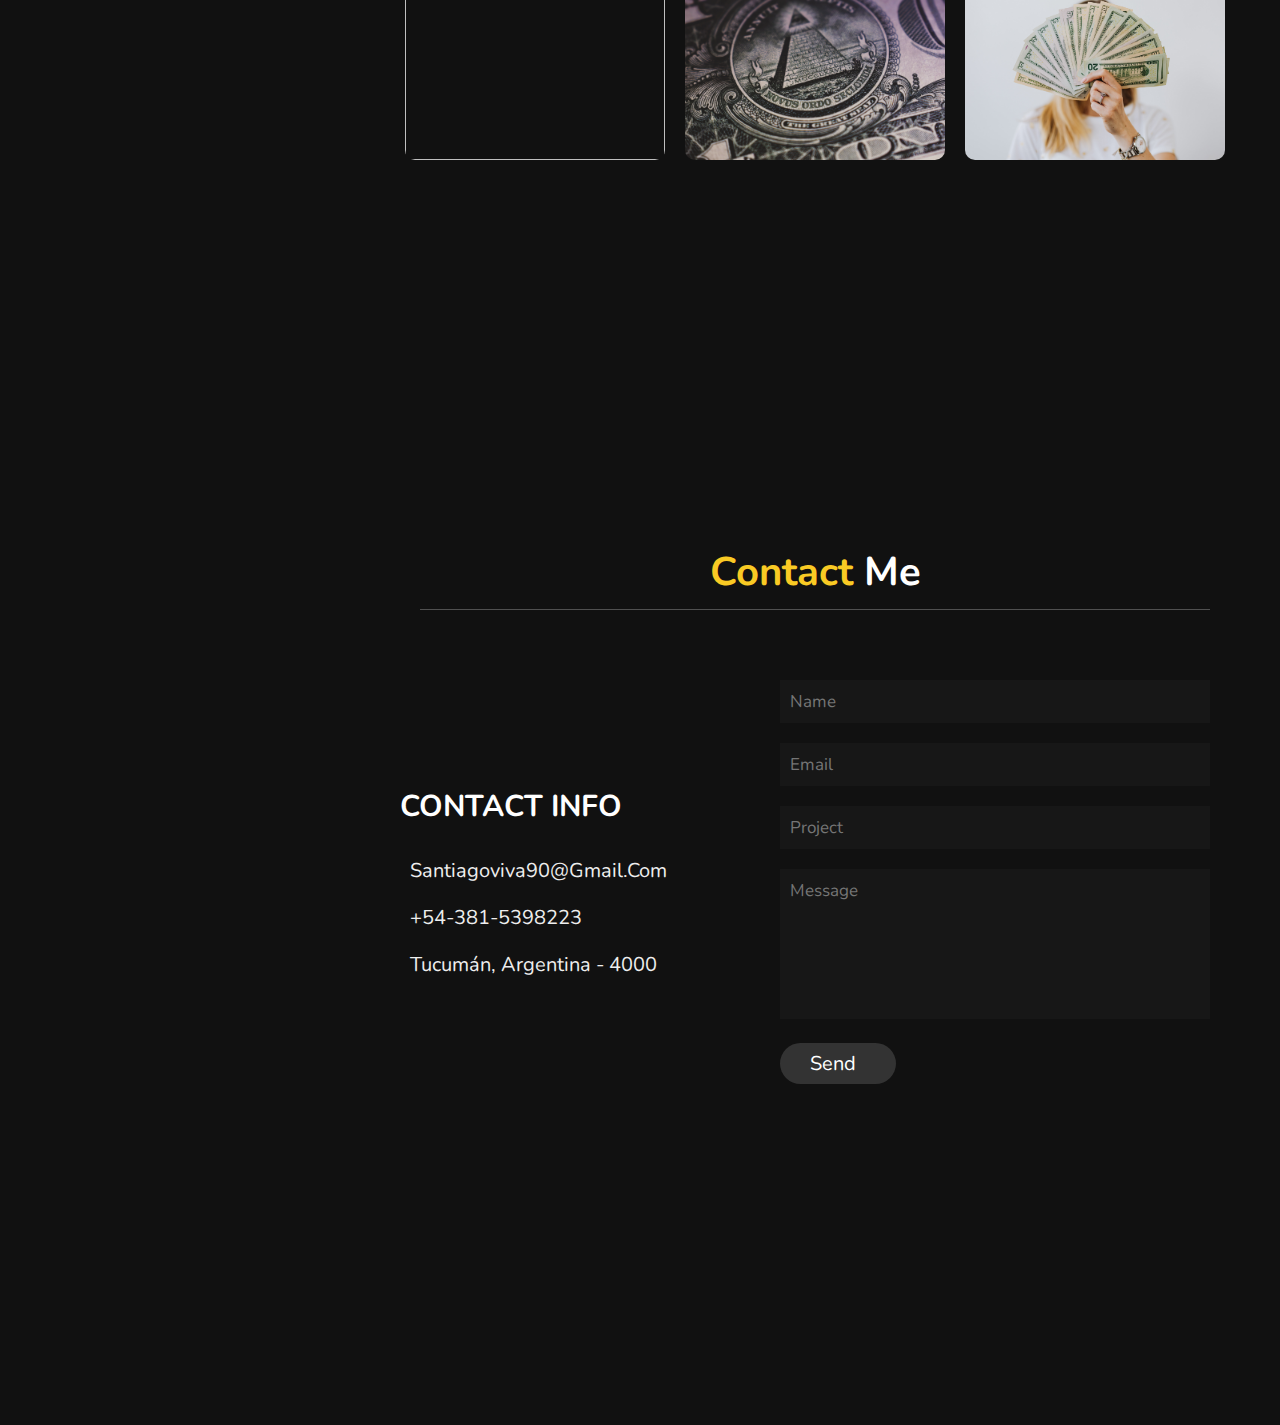
==== commit 848bfe53: "skills bar added" ====
--- a/index.html
+++ b/index.html
@@ -65,23 +65,67 @@
         <div class="counter">
 
             <div class="box">
-                <span>2+</span>
-                <h3>years of experience</h3>
+          
+                <h2 class="skills">HTML</h2>
+                <p class="skills_tech">100%</p>
+                <div class="skills__bar skills__bar--100"></div>
+
             </div>
             
             <div class="box">
-                <span>100+</span>
-                <h3>proyect completed</h3>
-            </div>
-
-            <div class="box">
-                <span>430+</span>
-                <h3>happy clientes</h3>
-            </div>
-
-            <div class="box">
-                <span>12+</span>
-                <h3>awards won</h3>
+
+                <h2 class="skills">CSS</h2>
+                <p class="skills_tech">90%</p>
+                <div class="skills__bar skills__bar--90"></div>
+
+            </div>
+
+            <div class="box">
+
+                <h2 class="skills">Java Script</h2>
+                <p class="skills_tech">70%</p>
+                <div class="skills__bar skills__bar--70"></div>
+
+            </div>
+
+            <div class="box">
+
+                <h2 class="skills">C#</h2>
+                <p class="skills_tech">70%</p>
+                <div class="skills__bar skills__bar--70"></div>
+
+            </div>
+
+            <div class="box">
+
+                <h2 class="skills">MySQL</h2>
+                <p class="skills_tech">100%</p>
+                <div class="skills__bar skills__bar--100"></div>
+
+            </div>
+
+            <div class="box">
+
+                <h2 class="skills">Java</h2>
+                <p class="skills_tech">80%</p>
+                <div class="skills__bar skills__bar--80"></div>
+
+            </div>
+
+            <div class="box">
+
+                <h2 class="skills">Git</h2>
+                <p class="skills_tech">70%</p>
+                <div class="skills__bar skills__bar--50"></div>
+
+            </div>
+
+            <div class="box">
+
+                <h2 class="skills">English</h2>
+                <p class="skills_tech">50%</p>
+                <div class="skills__bar skills__bar--50"></div>
+
             </div>
         </div>
     </div>
--- a/style.css
+++ b/style.css
@@ -76,7 +76,7 @@
 }
 
 body.active section .row .counter .box{
-    background: #444;
+    background: #999;
 }
 
 body.active section .box-container .box i{
@@ -343,21 +343,199 @@
 
 .about .row .counter .box{
     width: 20rem;
-    background: #222;
+    background: #777;
     text-align: center;
     padding: 2rem;
     margin: 2rem;
-}
-
-.about .row .counter .box span{
-    font-size: 4rem;
+    border-radius: 3px;
+}
+
+
+
+/* skills bar */
+
+.skills{
+    font-size: 2.5rem;
     color: var(--yellow);
-}
-
-.about .row .counter .box h3{
+    padding: 1rem 0;
+}
+
+.about .row .counter .box p{
     font-size: 2rem;
     color: #fff;
-}
+    margin-bottom: 15px;
+}
+
+.skills__bar{
+    width: 100%;
+    height: 8px;
+    background: #fff;
+    position: relative;
+}
+
+.skills__bar::before{
+    content: '';
+    background: var(--yellow);
+
+    height: 8px;
+    position: absolute;
+    left: 0;
+    box-shadow: 0px 0px 8px 1px #b8c041;
+}
+
+
+body.active .skills__bar::before{
+    content: '';
+    background: var(--blue);
+    box-shadow: 0px 0px 8px 1px #4191c0;
+}
+
+body.active .skills{   
+    color: var(--blue);
+}
+
+
+.skills__bar--10::before{
+    animation: bar-10 1s linear forwards;
+}
+
+.skills__bar--20::before{
+    animation: bar-20 1s linear forwards;
+}
+
+.skills__bar--30::before{
+    animation: bar-30 1s linear forwards;
+}
+
+.skills__bar--40::before{
+    animation: bar-40 1s linear forwards;
+}
+
+.skills__bar--50::before{
+    animation: bar-50 1s linear forwards;
+}
+
+.skills__bar--60::before{
+    animation: bar-60 1s linear forwards;
+}
+
+.skills__bar--70::before{
+    animation: bar-70 1s linear forwards;
+}
+
+.skills__bar--80::before{
+    animation: bar-80 1s linear forwards;
+}
+
+.skills__bar--90::before{
+    animation: bar-90 1s linear forwards;
+}
+
+.skills__bar--100::before{
+    animation: bar-100 1s linear forwards;
+}
+
+@keyframes bar-10 {
+    0%{
+        width: 0;
+    }
+    
+    100%{
+        width: 10%;
+    }
+}
+
+@keyframes bar-20 {
+    0%{
+        width: 0;
+    }
+    
+    100%{
+        width: 20%;
+    }
+}
+
+@keyframes bar-30 {
+    0%{
+        width: 0;
+    }
+    
+    100%{
+        width: 30%;
+    }
+}
+
+@keyframes bar-40 {
+    0%{
+        width: 0;
+    }
+    
+    100%{
+        width: 40%;
+    }
+}
+
+@keyframes bar-50 {
+    0%{
+        width: 0;
+    }
+    
+    100%{
+        width: 50%;
+    }
+}
+
+@keyframes bar-60 {
+    0%{
+        width: 0;
+    }
+    
+    100%{
+        width: 60%;
+    }
+}
+
+@keyframes bar-70 {
+    0%{
+        width: 0;
+    }
+    
+    100%{
+        width: 70%;
+    }
+}
+
+@keyframes bar-80 {
+    0%{
+        width: 0;
+    }
+    
+    100%{
+        width: 80%;
+    }
+}
+
+@keyframes bar-90 {
+    0%{
+        width: 0;
+    }
+    
+    100%{
+        width: 90%;
+    }
+}
+
+@keyframes bar-100 {
+    0%{
+        width: 0;
+    }
+    
+    100%{
+        width: 100%;
+    }
+}
+
+/* fin skills bars */
 
 .education .box-container{
     display: flex;
@@ -507,11 +685,6 @@
 }
 
 
-
-
-
-
-
 @media (max-width:1200px){
     html{
         font-size: 55%;
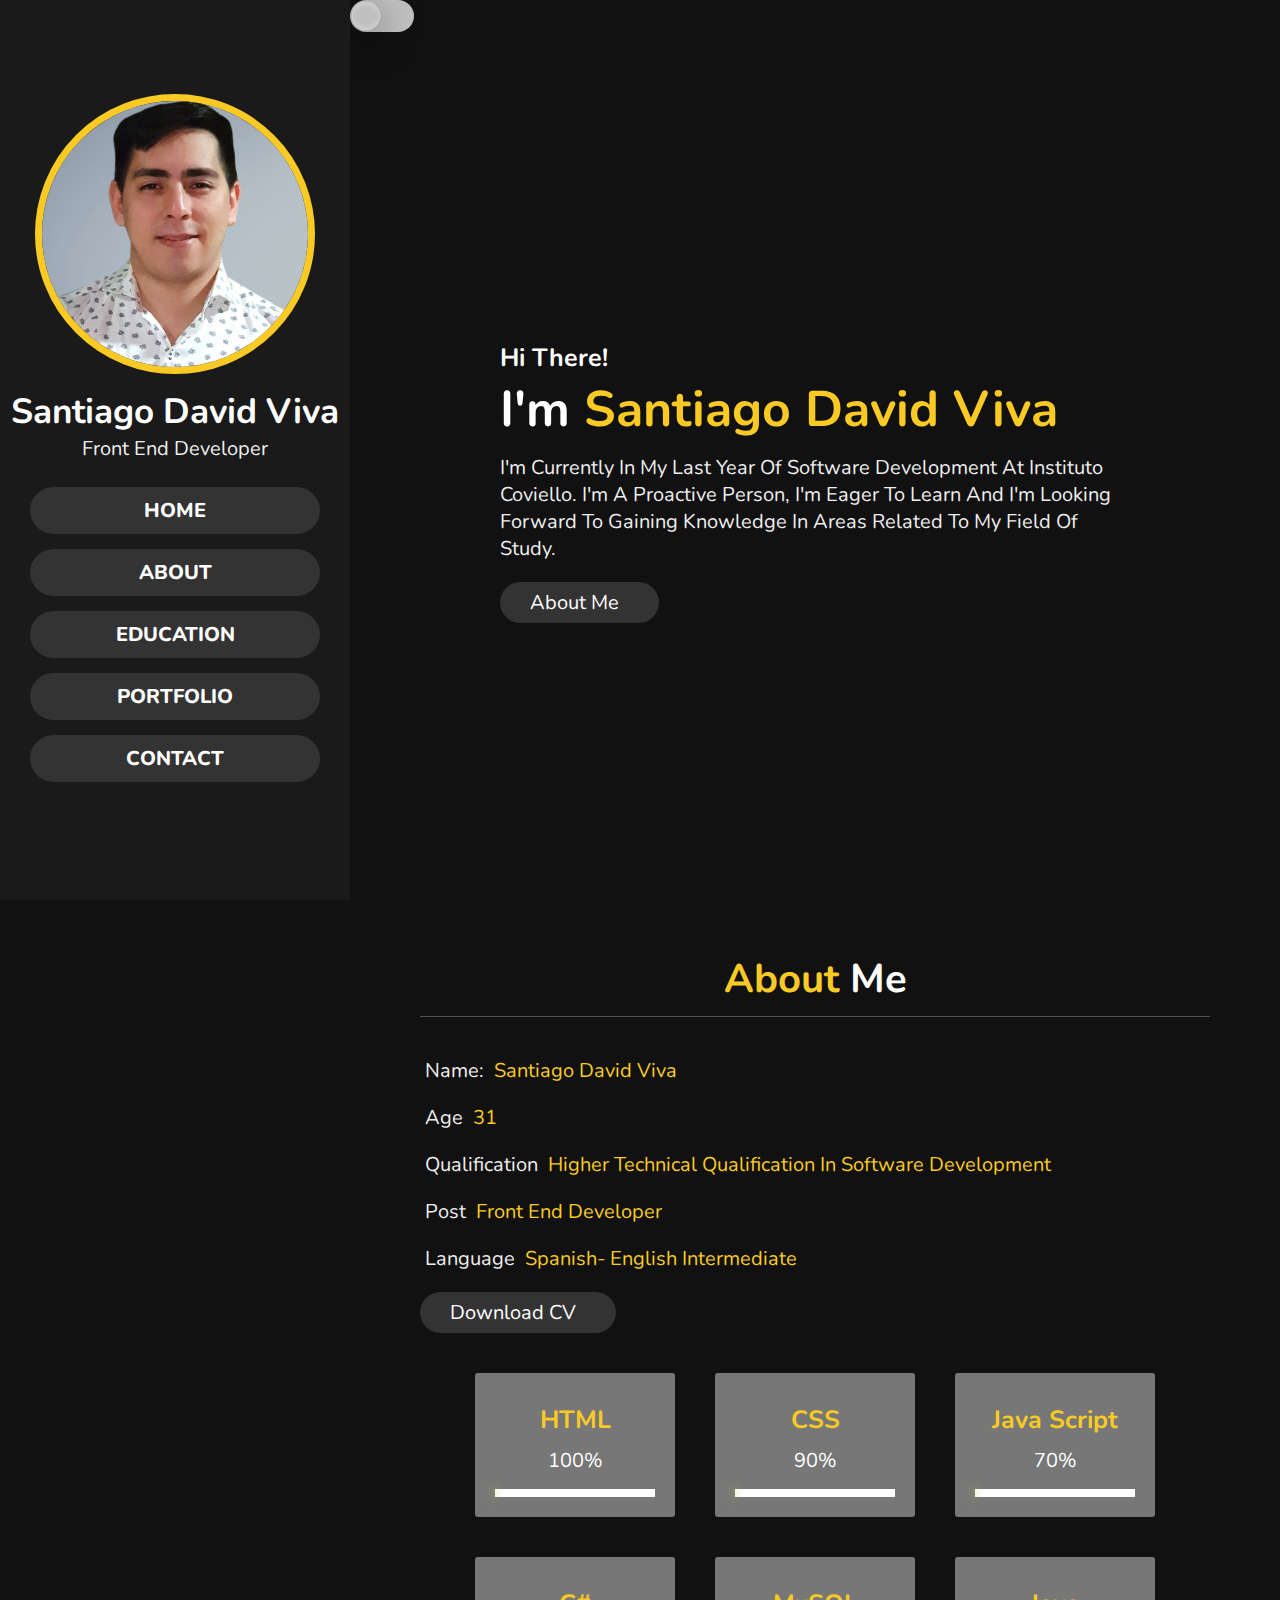
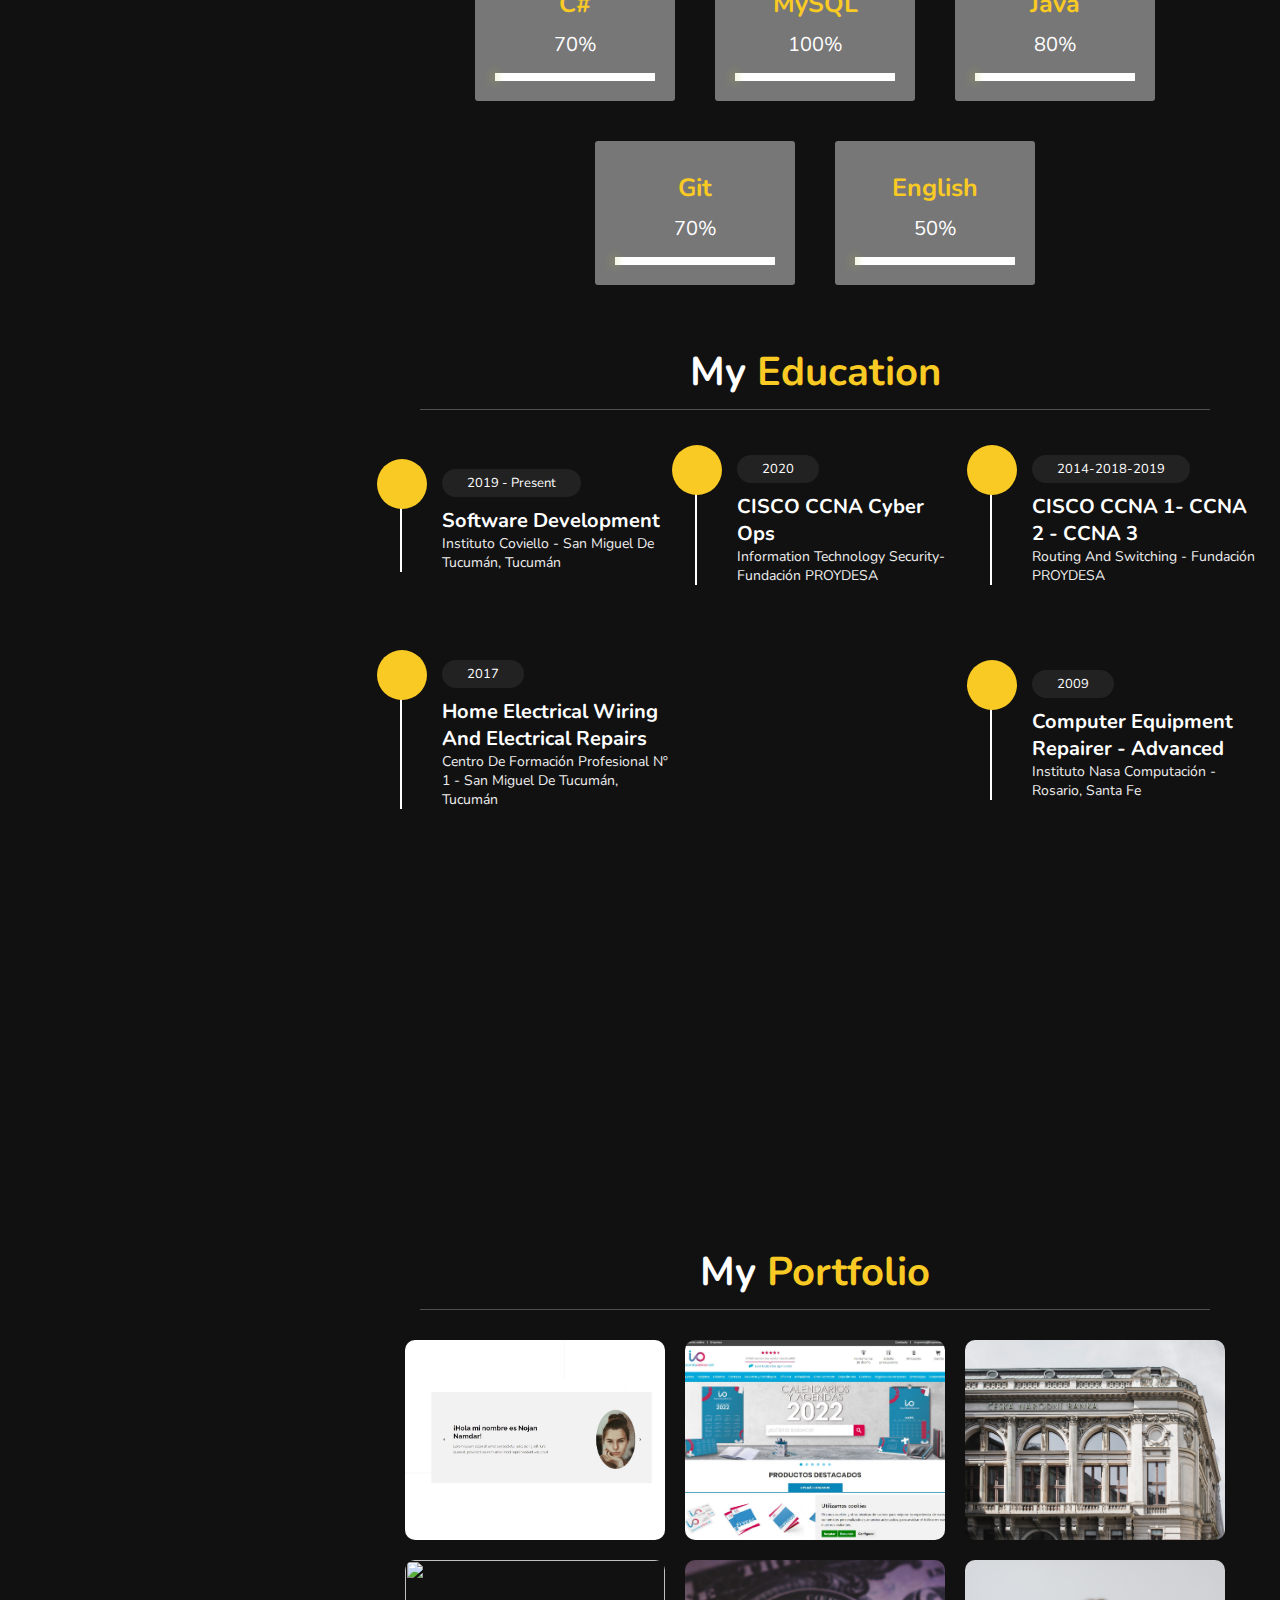
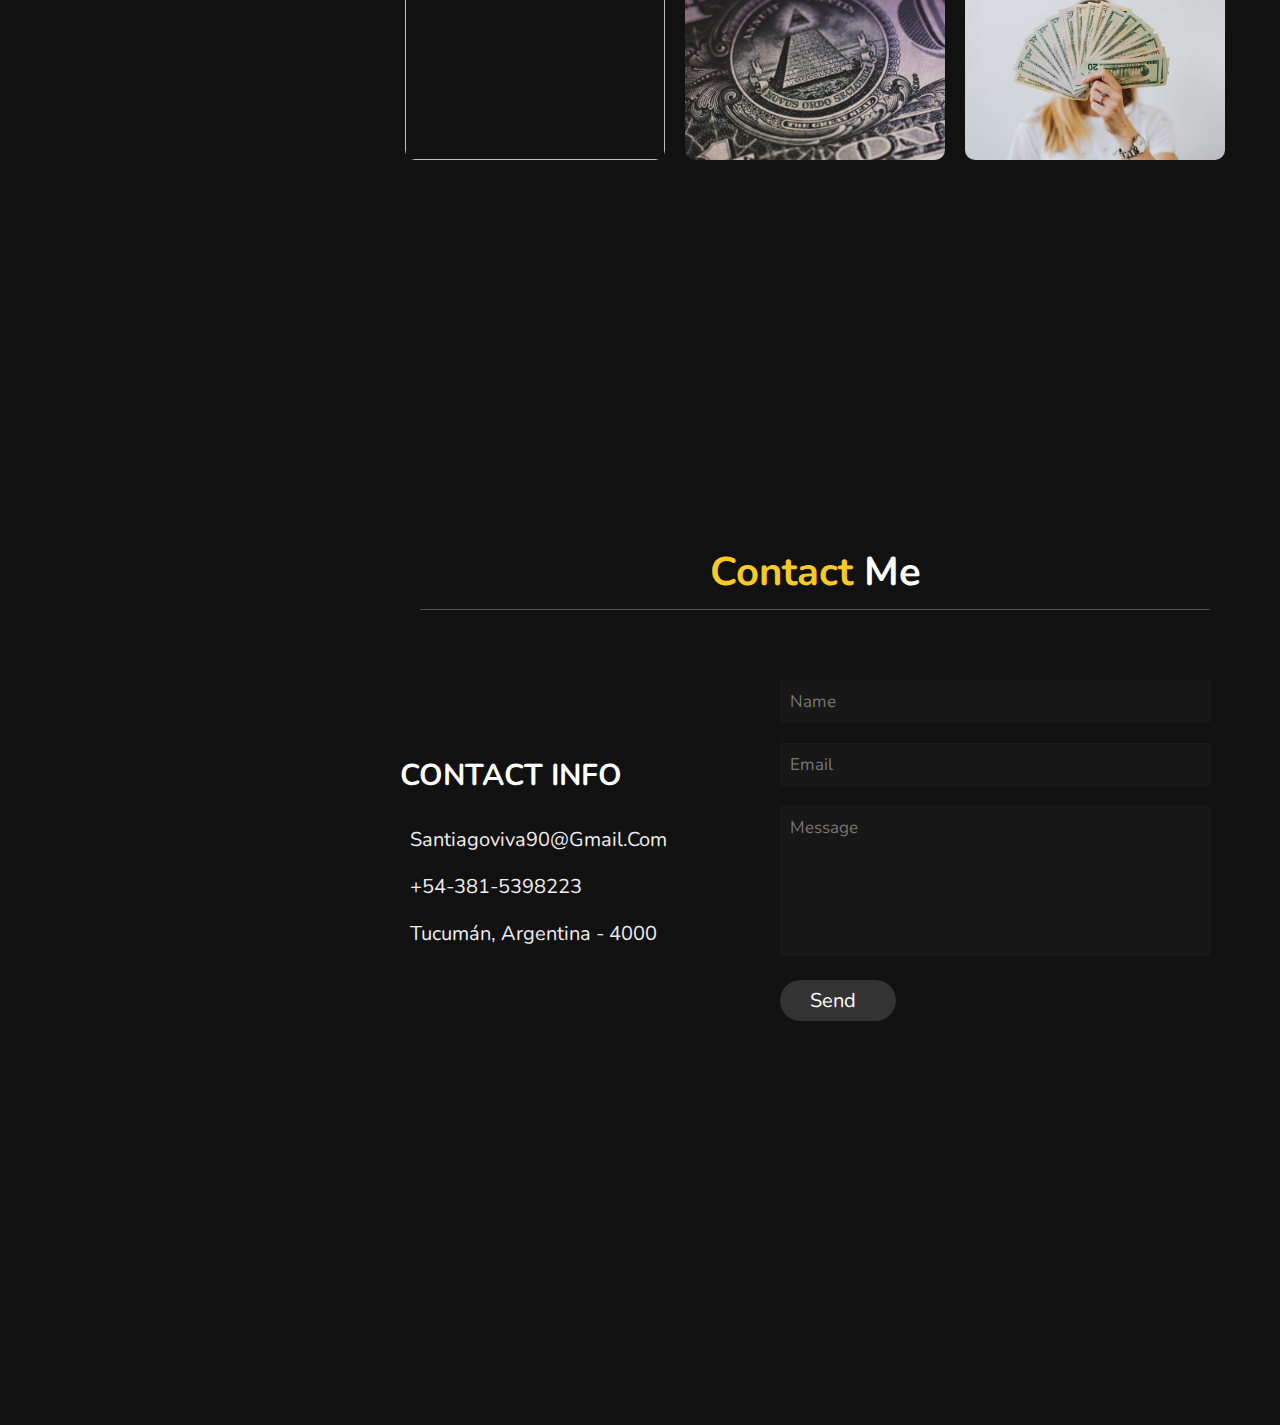
==== commit 298b4e6c: "some fixs" ====
--- a/index.html
+++ b/index.html
@@ -42,7 +42,7 @@
     <h1>I'm <span>Santiago David Viva</span></h1>
     <p>
         I'm currently in my last year of Software Development at Instituto Coviello.
-i'm a proactive person, i'm eager to learn and i'm looking forward to gaining knowledge in areas related to my field of study.
+        i'm a proactive person, i'm eager to learn and i'm looking forward to gaining knowledge in areas related to my field of study.
     </p>
     <a href="#about"><button class="btn">about me <i class="fas fa-user"></i></button></a>
    </section>
@@ -137,46 +137,40 @@
     <h1 class="heading"> my <span>education</span></h1>
 
     <div class="box-container">
-        <div class="box">
-            <i class="fas fa-graduation-cap"></i>
-            <span>2016</span>
-            <h3>front end development</h3>
-            <p>Lorem ipsum dolor sit amet consectetur adipisicing elit. Assumenda ipsum commodi saepe ex est numquam quia eius doloribus atque culpa consequuntur vero earum unde laudantium accusantium, molestiae id ipsa dolorum?</p>
-        </div>
-
+
+        <div class="box">
+            <i class="fas fa-graduation-cap"></i>
+            <span>2019 - Present</span>
+            <h3>Software Development</h3>
+            <p>Instituto Coviello - San Miguel de tucumán, tucumán</p>
+        </div>
+
+        <div class="box">
+            <i class="fas fa-graduation-cap"></i>
+            <span>2020</span>
+            <h3>CISCO CCNA Cyber Ops</h3>
+            <p>Information Technology Security- Fundación PROYDESA</p>
+        </div>
+
+        <div class="box">
+            <i class="fas fa-graduation-cap"></i>
+            <span>2014-2018-2019</span>
+            <h3>CISCO CCNA 1- CCNA 2 - CCNA 3</h3>
+            <p>Routing and switching - Fundación PROYDESA</p>
+        </div>
+        
         <div class="box">
             <i class="fas fa-graduation-cap"></i>
             <span>2017</span>
-            <h3>front end development</h3>
-            <p>Lorem ipsum dolor sit amet consectetur adipisicing elit. Assumenda ipsum commodi saepe ex est numquam quia eius doloribus atque culpa consequuntur vero earum unde laudantium accusantium, molestiae id ipsa dolorum?</p>
-        </div>
-
-        <div class="box">
-            <i class="fas fa-graduation-cap"></i>
-            <span>2018</span>
-            <h3>front end development</h3>
-            <p>Lorem ipsum dolor sit amet consectetur adipisicing elit. Assumenda ipsum commodi saepe ex est numquam quia eius doloribus atque culpa consequuntur vero earum unde laudantium accusantium, molestiae id ipsa dolorum?</p>
-        </div>
-
-        <div class="box">
-            <i class="fas fa-graduation-cap"></i>
-            <span>2019</span>
-            <h3>front end development</h3>
-            <p>Lorem ipsum dolor sit amet consectetur adipisicing elit. Assumenda ipsum commodi saepe ex est numquam quia eius doloribus atque culpa consequuntur vero earum unde laudantium accusantium, molestiae id ipsa dolorum?</p>
-        </div>
-
-        <div class="box">
-            <i class="fas fa-graduation-cap"></i>
-            <span>2020</span>
-            <h3>front end development</h3>
-            <p>Lorem ipsum dolor sit amet consectetur adipisicing elit. Assumenda ipsum commodi saepe ex est numquam quia eius doloribus atque culpa consequuntur vero earum unde laudantium accusantium, molestiae id ipsa dolorum?</p>
-        </div>
-
-        <div class="box">
-            <i class="fas fa-graduation-cap"></i>
-            <span>2021</span>
-            <h3>front end development</h3>
-            <p>Lorem ipsum dolor sit amet consectetur adipisicing elit. Assumenda ipsum commodi saepe ex est numquam quia eius doloribus atque culpa consequuntur vero earum unde laudantium accusantium, molestiae id ipsa dolorum?</p>
+            <h3>Home Electrical Wiring and Electrical Repairs</h3>
+            <p>Centro de Formación Profesional Nº 1 - San Miguel de tucumán, tucumán</p>
+        </div>
+ 
+        <div class="box">
+            <i class="fas fa-graduation-cap"></i>
+            <span>2009</span>
+            <h3>Computer Equipment Repairer - advanced</h3>
+            <p>Instituto Nasa Computación - Rosario, Santa Fe</p>
         </div>
 
     </div>
@@ -234,12 +228,11 @@
                 </div>
             </div>
 
-            <form action="">
-
-                <input type="text" placeholder="name" class="box">
-                <input type="email" placeholder="email" class="box">
-                <input type="text" placeholder="project" class="box">
-                <textarea name="" id="" cols="30" rows="10" class="box message" placeholder="message"></textarea>
+            <form action="send.php" method="POST" >
+
+                <input type="text" name="name" placeholder="name" class="box">
+                <input type="email" name="email" placeholder="email" class="box">
+                <textarea name="message" id="message" cols="30" rows="10" class="box message" placeholder="message"></textarea>
                 <button type="submit" class="btn">send <i class="fas fa-paper-plane"></i></button>
             </form>
         </div>
--- a/style.css
+++ b/style.css
@@ -2,7 +2,7 @@
 
 :root{
     --yellow:#f9ca24;
-    --blue:#2565ae;
+    --blue:#3575be;
 }
 
 *{
@@ -69,6 +69,7 @@
 
 body.active header .navbar ul li a{
     background: rgb(192, 192, 192);
+    color: #000;
 }
 
 body.active header .navbar ul li a:hover{
@@ -222,8 +223,9 @@
     display: flex;
     align-items: center;
     justify-content: center;
-    flex-flow: column;
+    flex-direction: column;
     text-align: center;
+
 }
 
 header .user img{
@@ -263,6 +265,8 @@
     color: #fff;
     font-size: 2rem;
     border-radius: 5rem;
+    text-transform: uppercase;
+    font-weight: 800;
 }
 
 header .navbar ul li a:hover{
